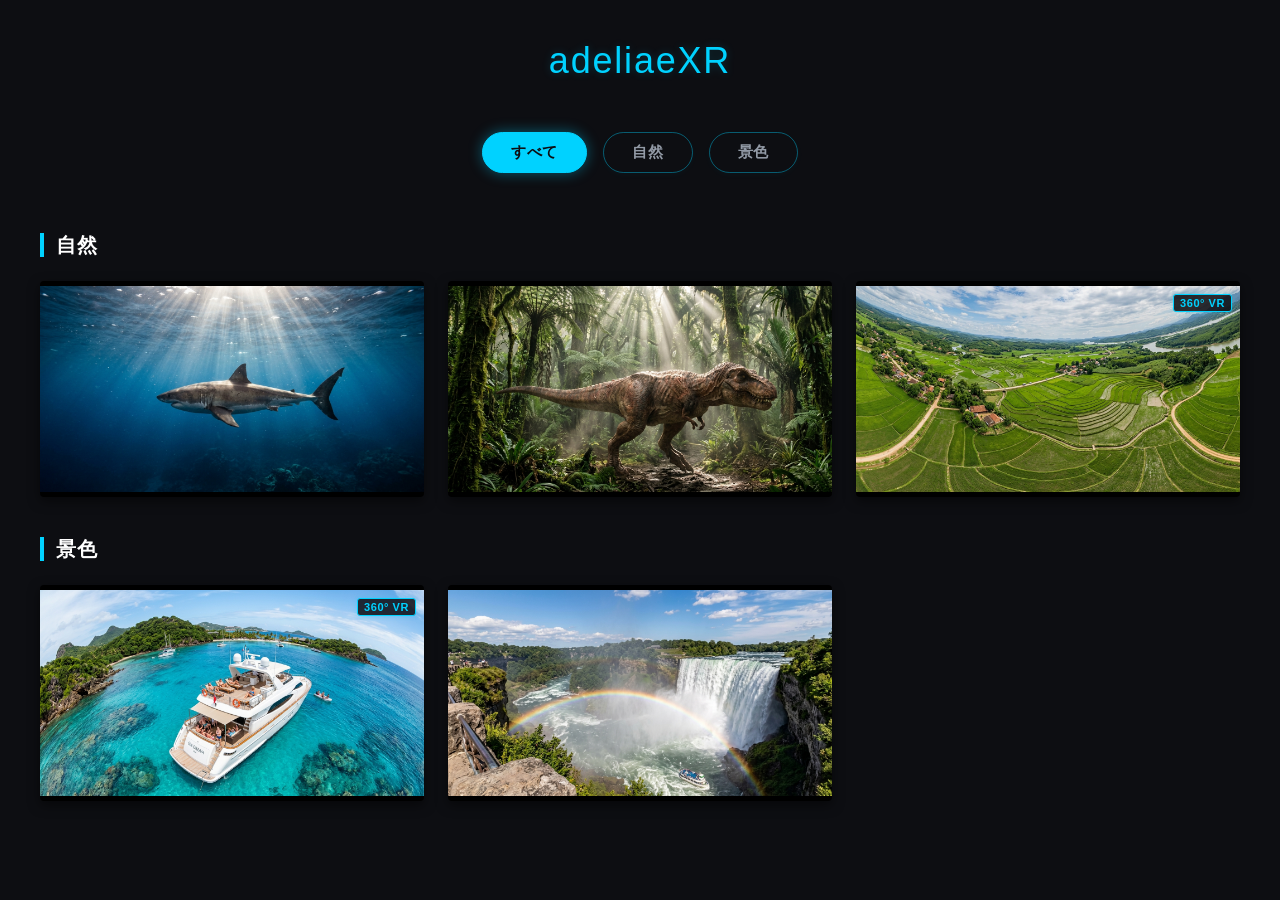
==== player/index.html @ d23d2357 "途中経過バックアップ" ====
<!DOCTYPE html>
<html lang="ja">
<head>
  <meta charset="UTF-8">
  <meta name="viewport" content="width=device-width, initial-scale=1.0">
  <meta name="description" content="adeliaeXR プレイヤー。没入感の高い360°VR映像や2D映像のコンテンツをシネマティックに再生・プレビューできます。">
  <title>コンテンツプレイヤー | adeliaeXR</title>
  
  <!-- CSS定義のインポート -->
  <link rel="stylesheet" href="css/style.css">
  
  <!-- メインアプリケーションロジック -->
  <script src="js/app.js" defer></script>
</head>
<body>
  <div class="app-container">
    <!-- ヘッダーロゴ -->
    <header class="app-header">
      <a href="#" class="logo-text">adeliaeXR</a>
    </header>
    
    <!-- カテゴリ切り替えボタン -->
    <div class="category-filter-bar">
      <button class="filter-btn active" data-category="all">すべて</button>
      <button class="filter-btn" data-category="nature">自然</button>
      <button class="filter-btn" data-category="scenery">景色</button>
    </div>

    <!-- リスト一覧ビュー (常にベースに表示) -->
    <main class="main-content" id="listView">
      
      <!-- 自然カテゴリセクション -->
      <section class="movie-category-section" id="section-nature">
        <h2 class="category-title">自然</h2>
        <div class="movies-grid">
          
          <!-- サメ映像 -->
          <div class="movie-card" 
               data-title="サメ" 
               data-full-title="海中探訪 - サメ of the deep"
               data-desc="サメが来る！"
               data-image="images/nature_shark.jpg" 
               data-type="Video"
               data-category="自然"
               id="nature-shark">
            <img src="images/nature_shark.jpg" alt="サメ">
          </div>
          
          <!-- 恐竜映像 -->
          <div class="movie-card" 
               data-title="恐竜" 
               data-full-title="古代ジャングル - T-Rexの足跡"
               data-desc="恐竜が吠える！恐ろしい古代の王者が目の前に現れます。"
               data-image="images/nature_dinosaur.jpg" 
               data-type="Video"
               data-category="自然"
               id="nature-dinosaur">
            <img src="images/nature_dinosaur.jpg" alt="恐竜">
          </div>
          
          <!-- 水田映像 (360度) -->
          <div class="movie-card" 
               data-title="棚田" 
               data-full-title="日本の棚田 - ドローン空撮 360°"
               data-desc="ドローンによる水田空撮。360度見渡す限りのどかな棚田風景が広がります。"
               data-image="images/nature_paddy.jpg" 
               data-type="360° Video"
               data-category="自然"
               id="nature-paddy">
            <img src="images/nature_paddy.jpg" alt="棚田">
            <div class="badge-360">360° VR</div>
          </div>
          
        </div>
      </section>

      <!-- 景色カテゴリセクション -->
      <section class="movie-category-section" id="section-scenery">
        <h2 class="category-title">景色</h2>
        <div class="movies-grid">
          
          <!-- ヨット映像 (360度) -->
          <div class="movie-card" 
               data-title="ヨット" 
               data-full-title="極上リゾート - ヨットクルージング 360°"
               data-desc="ヨットの上から眺める美しい海と島々。360度の開放的なパノラマです。"
               data-image="images/scenery_yacht.jpg" 
               data-type="360° Video"
               data-category="景色"
               id="scenery-yacht">
            <img src="images/scenery_yacht.jpg" alt="ヨット">
            <div class="badge-360">360° VR</div>
          </div>
          
          <!-- 滝と虹映像 -->
          <div class="movie-card" 
               data-title="滝" 
               data-full-title="大自然の驚異 - 滝と虹の絶景"
               data-desc="大迫力の滝と、水しぶきの中に架かる鮮やかな虹のコラボレーション。"
               data-image="images/scenery_waterfall.jpg" 
               data-type="Video"
               data-category="景色"
               id="scenery-waterfall">
            <img src="images/scenery_waterfall.jpg" alt="滝">
          </div>
          
        </div>
      </section>
      
    </main>

    <!-- 詳細表示モーダル (初期状態は非表示) -->
    <div class="detail-modal-overlay" id="detailModal" style="display: none;">
      <div class="detail-modal-container" id="detailModalContainer">
        <!-- 戻る（閉じる）ボタン -->
        <button class="back-btn" id="backBtn" aria-label="閉じる">←</button>
        
        <div class="detail-grid">
          <!-- 左カラム: プレビュー -->
          <div class="detail-preview-col">
            <div class="cinema-preview">
              <img src="" id="detailImage" alt="プレビュー画像">
            </div>
          </div>
          
          <!-- 右カラム: 情報 -->
          <div class="detail-info-col">
            <h1 class="detail-title" id="detailTitleText">タイトル</h1>
            
            <div class="desc-box">
              <p id="detailDescText">説明文</p>
            </div>
            
            <div class="meta-row">
              <span class="meta-item">Type: <strong id="detailTypeText">Video</strong></span>
              <span class="meta-item">Category: <strong id="detailCategoryText">自然</strong></span>
            </div>
            
            <button class="play-trigger-btn" id="playTriggerBtn">再生</button>
          </div>
        </div>
      </div>
    </div>

  </div>

  <!-- イマーシブ・シアターモーダル (全画面プレイヤー) -->
  <div class="theater-modal" id="theaterModal">
    <div class="theater-layout">
      <!-- 左カラム: プレイヤーと終了ボタン -->
      <div class="theater-left-col">
        <div class="theater-viewport">
          <div class="theater-screen-bg" id="theaterScreen"></div>
        </div>
        <button class="theater-end-btn" id="closeTheaterBtn">終了</button>
      </div>

      <!-- 右カラム: コントロールパネル -->
      <div class="theater-sidebar">
        <!-- ZOOM -->
        <div class="control-panel-box">
          <div class="panel-title">ZOOM</div>
          <div class="zoom-buttons">
            <button class="ctrl-btn-rect" id="zoomOutBtn">-</button>
            <button class="ctrl-btn-rect" id="zoomInBtn">+</button>
          </div>
        </div>

        <!-- MOVE -->
        <div class="control-panel-box">
          <div class="panel-title">MOVE</div>
          <div class="d-pad">
            <button class="dpad-btn up" id="moveUpBtn">↑</button>
            <button class="dpad-btn left" id="moveLeftBtn">←</button>
            <button class="dpad-btn right" id="moveRightBtn">→</button>
            <button class="dpad-btn down" id="moveDownBtn">↓</button>
          </div>
        </div>

        <!-- ROTATE -->
        <div class="control-panel-box">
          <div class="panel-title">ROTATE</div>
          <div class="d-pad">
            <button class="dpad-btn up" id="rotateUpBtn">↑</button>
            <button class="dpad-btn left" id="rotateLeftBtn">←</button>
            <button class="dpad-btn right" id="rotateRightBtn">→</button>
            <button class="dpad-btn down" id="rotateDownBtn">↓</button>
          </div>
        </div>

        <!-- RESET -->
        <div class="control-panel-box">
          <div class="panel-title">RESET</div>
          <button class="ctrl-btn-wide" id="resetViewBtn">視点位置リセット</button>
        </div>
      </div>
    </div>
  </div>
</body>
</html>
---- player/css/style.css ----
@import url('variables.css');

* {
  box-sizing: border-box;
  margin: 0;
  padding: 0;
}

body {
  background-color: var(--bg-color-main);
  color: var(--text-color-primary);
  font-family: var(--font-family);
  min-height: 100vh;
  padding: 40px 24px;
  overflow-x: hidden;
  display: flex;
  flex-direction: column;
  align-items: center;
}

/* アプリ全体のコンテナ */
.app-container {
  width: 100%;
  max-width: 1200px;
  margin: 0 auto;
  display: flex;
  flex-direction: column;
  gap: 40px;
}

/* ヘッダーロゴ */
.app-header {
  text-align: center;
  margin-bottom: 10px;
}

.logo-text {
  color: var(--text-color-cyan);
  font-size: 36px;
  font-weight: 500;
  letter-spacing: 0.05em;
  text-shadow: 0 0 10px rgba(0, 210, 255, 0.2);
  text-decoration: none;
  display: inline-block;
}

/* ==========================================
   【カテゴリフィルターバー】
   ========================================== */
.category-filter-bar {
  display: flex;
  justify-content: center;
  gap: 16px;
  margin-bottom: 20px;
  flex-wrap: wrap;
  width: 100%;
  animation: fadeIn 0.5s ease;
}

.filter-btn {
  background-color: transparent;
  border: 1.5px solid rgba(0, 210, 255, 0.4);
  color: var(--text-color-secondary);
  padding: 10px 28px;
  font-size: 15px;
  font-weight: bold;
  border-radius: 30px;
  cursor: pointer;
  transition: all 0.25s cubic-bezier(0.25, 0.8, 0.25, 1);
  box-shadow: 0 2px 6px rgba(0, 210, 255, 0.03);
  letter-spacing: 0.05em;
}

.filter-btn:hover {
  border-color: var(--color-cyan);
  color: #ffffff;
  box-shadow: 0 0 10px var(--color-cyan-glow);
}

.filter-btn.active {
  background-color: var(--color-cyan);
  border-color: var(--color-cyan);
  color: var(--bg-color-main);
  box-shadow: 0 0 14px var(--color-cyan-glow);
}

.filter-btn:active {
  transform: scale(0.96);
}

/* メインコンテンツエリア */
.main-content {
  display: flex;
  flex-direction: column;
  gap: 40px;
}

/* カテゴリセクション */
.movie-category-section {
  display: flex;
  flex-direction: column;
  gap: 24px;
}

/* カテゴリタイトル */
.category-title {
  color: var(--text-color-primary);
  font-size: 20px;
  letter-spacing: 0.06em;
  font-weight: bold;
  border-left: 4px solid var(--color-cyan);
  padding-left: 12px;
  line-height: 1.2;
}

/* 動画グリッド */
.movies-grid {
  display: grid;
  grid-template-columns: repeat(3, 1fr);
  gap: 24px;
  width: 100%;
}

@media (max-width: 900px) {
  .movies-grid {
    grid-template-columns: repeat(2, 1fr);
  }
}

@media (max-width: 550px) {
  .movies-grid {
    grid-template-columns: 1fr;
  }
}

/* 動画カード（サムネイル） */
.movie-card {
  position: relative;
  width: 100%;
  aspect-ratio: 16 / 9;
  background-color: var(--bg-color-card);
  border-radius: 4px;
  overflow: hidden;
  cursor: pointer;
  transition: transform 0.3s cubic-bezier(0.25, 0.8, 0.25, 1), box-shadow 0.3s ease;
  box-shadow: 0 4px 12px rgba(0, 0, 0, 0.5);
  border-top: 5px solid #000;
  border-bottom: 5px solid #000;
}

.movie-card img {
  width: 100%;
  height: 100%;
  object-fit: cover;
  display: block;
}

/* サムネイルのホバー時とアクティブ時の動き */
.movie-card:hover {
  transform: translateY(-4px) scale(1.02);
  box-shadow: 0 8px 24px rgba(0, 0, 0, 0.7), 0 0 15px var(--color-cyan-glow);
  outline: 2px solid var(--color-cyan);
}

.movie-card:active {
  transform: translateY(-2px) scale(1.01);
}

/* 360度映像バッジ */
.badge-360 {
  position: absolute;
  top: 8px;
  right: 8px;
  background-color: rgba(13, 14, 18, 0.85);
  color: var(--text-color-cyan);
  border: 1px solid var(--color-cyan);
  padding: 2px 6px;
  font-size: 11px;
  font-weight: bold;
  border-radius: 3px;
  text-transform: uppercase;
  letter-spacing: 0.05em;
  pointer-events: none;
  box-shadow: 0 0 5px rgba(0, 210, 255, 0.3);
}

/* セクション区切り線 */
.section-divider {
  border: none;
  height: 2px;
  background-color: #ffffff;
  margin: 10px 0;
  opacity: 0.95;
  box-shadow: 0 1px 3px rgba(0, 0, 0, 0.3);
  transition: opacity 0.3s ease, height 0.3s ease, margin 0.3s ease;
}

/* ==========================================
   【詳細表示モーダル（画面いっぱいに広がるサイズ）】
   ========================================== */
.detail-modal-overlay {
  position: fixed;
  top: 0;
  left: 0;
  width: 100vw;
  height: 100vh;
  background-color: rgba(13, 14, 18, 0.85);
  backdrop-filter: blur(12px);
  -webkit-backdrop-filter: blur(12px);
  z-index: 900;
  display: none;
  align-items: center;
  justify-content: center;
  opacity: 0;
  transition: opacity 0.3s ease;
}

.detail-modal-overlay.active {
  opacity: 1;
}

.detail-modal-container {
  background-color: var(--bg-color-card);
  border: 1px solid rgba(0, 210, 255, 0.25);
  box-shadow: 0 20px 60px rgba(0, 0, 0, 0.9), 0 0 40px rgba(0, 210, 255, 0.15);
  border-radius: 8px;
  width: 96vw;
  height: 92vh;
  max-width: 1440px;
  padding: 40px;
  display: flex;
  flex-direction: column;
  gap: 24px;
  position: relative;
  transform: scale(0.96);
  transition: transform 0.3s cubic-bezier(0.25, 0.8, 0.25, 1);
  overflow-y: auto;
}

.detail-modal-overlay.active .detail-modal-container {
  transform: scale(1);
}

/* 戻るボタン */
.back-btn {
  align-self: flex-start;
  background-color: rgba(255, 255, 255, 0.1);
  border: none;
  color: #ffffff;
  font-size: 24px;
  width: 48px;
  height: 48px;
  border-radius: 4px;
  cursor: pointer;
  display: flex;
  align-items: center;
  justify-content: center;
  transition: background-color 0.2s, transform 0.2s;
  margin-bottom: 5px;
  flex-shrink: 0;
}

.back-btn:hover {
  background-color: rgba(255, 255, 255, 0.2);
  transform: translateX(-4px);
}

/* グリッドレイアウト */
.detail-grid {
  display: grid;
  grid-template-columns: 1.6fr 1fr;
  gap: 40px;
  align-items: stretch;
  flex: 1;
  min-height: 0;
}

@media (max-width: 850px) {
  .detail-grid {
    grid-template-columns: 1fr;
    gap: 24px;
    overflow-y: auto;
  }
}

/* 左カラム: シネマプレビュー */
.detail-preview-col {
  height: 100%;
  display: flex;
  align-items: center;
  justify-content: center;
  min-height: 0;
}

.cinema-preview {
  position: relative;
  width: 100%;
  max-height: 100%;
  aspect-ratio: 16 / 9;
  background-color: #000000;
  border: 1px solid rgba(255, 255, 255, 0.1);
  box-shadow: 0 10px 30px rgba(0, 0, 0, 0.6);
  overflow: hidden;
  border-top: 15px solid #000;
  border-bottom: 15px solid #000;
  display: flex;
  align-items: center;
  justify-content: center;
}

.cinema-preview img {
  width: 100%;
  height: 100%;
  object-fit: cover;
  display: block;
}

/* 右カラム: 情報 */
.detail-info-col {
  display: flex;
  flex-direction: column;
  gap: 24px;
  height: 100%;
  min-height: 0;
}

.detail-title {
  font-size: 32px;
  font-weight: bold;
  color: #ffffff;
  letter-spacing: 0.05em;
  margin-bottom: 2px;
  flex-shrink: 0;
}

/* 説明文ボックス */
.desc-box {
  background-color: #929aa6;
  border-radius: 4px;
  padding: 24px;
  flex: 1;
  box-shadow: inset 0 2px 4px rgba(0, 0, 0, 0.1);
  overflow-y: auto;
  min-height: 120px;
}

.desc-box p {
  color: #ffffff;
  font-size: 15px;
  line-height: 1.6;
}

/* メタデータ行 */
.meta-row {
  display: flex;
  gap: 32px;
  font-size: 15px;
  color: #ffffff;
  flex-shrink: 0;
}

.meta-item strong {
  color: #ffffff;
  font-weight: normal;
}

.play-trigger-btn {
  background-color: #4f526b;
  color: #ffffff;
  border: none;
  border-radius: 4px;
  padding: 18px;
  font-size: 22px;
  font-weight: bold;
  cursor: pointer;
  width: 100%;
  text-align: center;
  transition: background-color 0.2s, box-shadow 0.2s, transform 0.1s;
  box-shadow: 0 4px 12px rgba(0, 0, 0, 0.3);
  flex-shrink: 0;
}

.play-trigger-btn:hover {
  background-color: #5f627d;
  box-shadow: 0 6px 16px rgba(0, 0, 0, 0.4), 0 0 15px rgba(0, 210, 255, 0.3);
}

.play-trigger-btn:active {
  transform: translateY(1px);
}

/* ==========================================
   【イマーシブ・シアターモーダル（新しいVR操作盤レイアウト）】
   ========================================== */
.theater-modal {
  position: fixed;
  top: 0;
  left: 0;
  width: 100vw;
  height: 100vh;
  background-color: #0b0c0f; /* 非常に暗い背景 */
  z-index: 1000;
  display: none;
  opacity: 0;
  justify-content: center;
  align-items: center;
  transition: opacity 0.3s ease;
  overflow: hidden;
  padding: 40px;
}

.theater-modal.active {
  display: flex;
  opacity: 1;
}

/* 2カラムレイアウト */
.theater-layout {
  display: grid;
  grid-template-columns: 1fr 340px;
  gap: 40px;
  width: 100%;
  max-width: 1400px;
  align-items: center;
}

@media (max-width: 960px) {
  .theater-layout {
    grid-template-columns: 1fr;
    max-height: 90vh;
    overflow-y: auto;
    gap: 24px;
  }
}

.theater-left-col {
  display: flex;
  flex-direction: column;
  align-items: center;
  gap: 24px;
}

/* プレビュー画面 */
.theater-viewport {
  position: relative;
  width: 100%;
  aspect-ratio: 16 / 9;
  background-color: #000;
  border-radius: 4px;
  overflow: hidden;
  box-shadow: 0 10px 40px rgba(0, 0, 0, 0.8), 0 0 30px rgba(0, 210, 255, 0.1);
  border: 1px solid rgba(255, 255, 255, 0.1);
}

/* 360度パノラマのプレビュー用背景 */
.theater-screen-bg {
  width: 100%;
  height: 100%;
  background-size: cover;
  background-position: center;
  cursor: grab;
  user-select: none;
  transition: transform 0.15s ease-out, background-position 0.15s ease-out;
}

/* ドラッグ中のカーソル */
.theater-screen-bg:active {
  cursor: grabbing;
}

/* 360度パノラマ画像の自動スクロール */
.theater-screen-bg.panorama-active {
  background-repeat: repeat-x;
  animation: panoramaScroll 60s linear infinite;
}

@keyframes panoramaScroll {
  0% {
    background-position: 0% center;
  }
  100% {
    background-position: -200% center;
  }
}

/* 終了ボタン */
.theater-end-btn {
  background-color: #3b3e53;
  color: #ffffff;
  border: none;
  border-radius: 4px;
  padding: 14px 60px;
  font-size: 18px;
  font-weight: bold;
  cursor: pointer;
  transition: background-color 0.2s, box-shadow 0.2s, transform 0.1s;
  box-shadow: 0 4px 12px rgba(0, 0, 0, 0.3);
}

.theater-end-btn:hover {
  background-color: #4b4f6a;
  box-shadow: 0 4px 16px rgba(0, 210, 255, 0.2);
}

.theater-end-btn:active {
  transform: scale(0.98);
}

/* 右カラム：操作パネル */
.theater-sidebar {
  display: flex;
  flex-direction: column;
  gap: 16px;
  width: 100%;
}

.control-panel-box {
  background-color: #131622;
  border: 1px solid rgba(255, 255, 255, 0.05);
  border-radius: 6px;
  padding: 16px;
  display: flex;
  flex-direction: column;
  align-items: center;
  gap: 12px;
}

.panel-title {
  color: var(--text-color-cyan);
  font-size: 15px;
  font-weight: bold;
  letter-spacing: 0.1em;
  text-transform: uppercase;
}

/* ZOOMボタン用スタイル */
.zoom-buttons {
  display: flex;
  gap: 12px;
  width: 100%;
}

.ctrl-btn-rect {
  flex: 1;
  background-color: #3b3e53;
  color: #fff;
  border: none;
  border-radius: 4px;
  height: 38px;
  font-size: 18px;
  font-weight: bold;
  cursor: pointer;
  transition: background-color 0.2s, transform 0.1s;
  display: flex;
  align-items: center;
  justify-content: center;
}

.ctrl-btn-rect:hover {
  background-color: #4b4f6a;
}

.ctrl-btn-rect:active {
  transform: scale(0.96);
}

/* D-PADスタイル（MOVE / ROTATE） */
.d-pad {
  display: grid;
  grid-template-areas:
    ". up ."
    "left . right"
    ". down .";
  grid-template-columns: repeat(3, 64px);
  grid-template-rows: repeat(3, 32px);
  gap: 6px;
  justify-content: center;
}

.dpad-btn {
  background-color: #3b3e53;
  color: #fff;
  border: none;
  border-radius: 4px;
  font-size: 16px;
  font-weight: bold;
  cursor: pointer;
  transition: background-color 0.2s, transform 0.1s;
  display: flex;
  align-items: center;
  justify-content: center;
}

.dpad-btn:hover {
  background-color: #4b4f6a;
}

.dpad-btn:active {
  transform: scale(0.94);
}

.dpad-btn.up {
  grid-area: up;
}

.dpad-btn.left {
  grid-area: left;
}

.dpad-btn.right {
  grid-area: right;
}

.dpad-btn.down {
  grid-area: down;
}

/* RESETボタンスタイル */
.ctrl-btn-wide {
  width: 100%;
  background-color: #3b3e53;
  color: #fff;
  border: none;
  border-radius: 4px;
  height: 38px;
  font-size: 14px;
  font-weight: bold;
  cursor: pointer;
  transition: background-color 0.2s, transform 0.1s;
}

.ctrl-btn-wide:hover {
  background-color: #4b4f6a;
}

.ctrl-btn-wide:active {
  transform: scale(0.98);
}--text-color-secondary);
  font-family: var(--font-family-monospace);
}

.right-controls {
  display: flex;
  align-items: center;
  gap: 16px;
}

.control-btn {
  background: transparent;
  border: none;
  color: #fff;
  cursor: pointer;
  opacity: 0.8;
  transition: opacity 0.2s, color 0.2s;
  display: flex;
  align-items: center;
}

.control-btn:hover {
  opacity: 1;
  color: var(--color-cyan);
}

.mode-badge {
  background-color: var(--color-cyan-bg);
  border: 1px solid var(--border-cyan-thin);
  color: var(--color-cyan);
  padding: 2px 8px;
  font-size: 11px;
  border-radius: 4px;
  font-weight: bold;
}
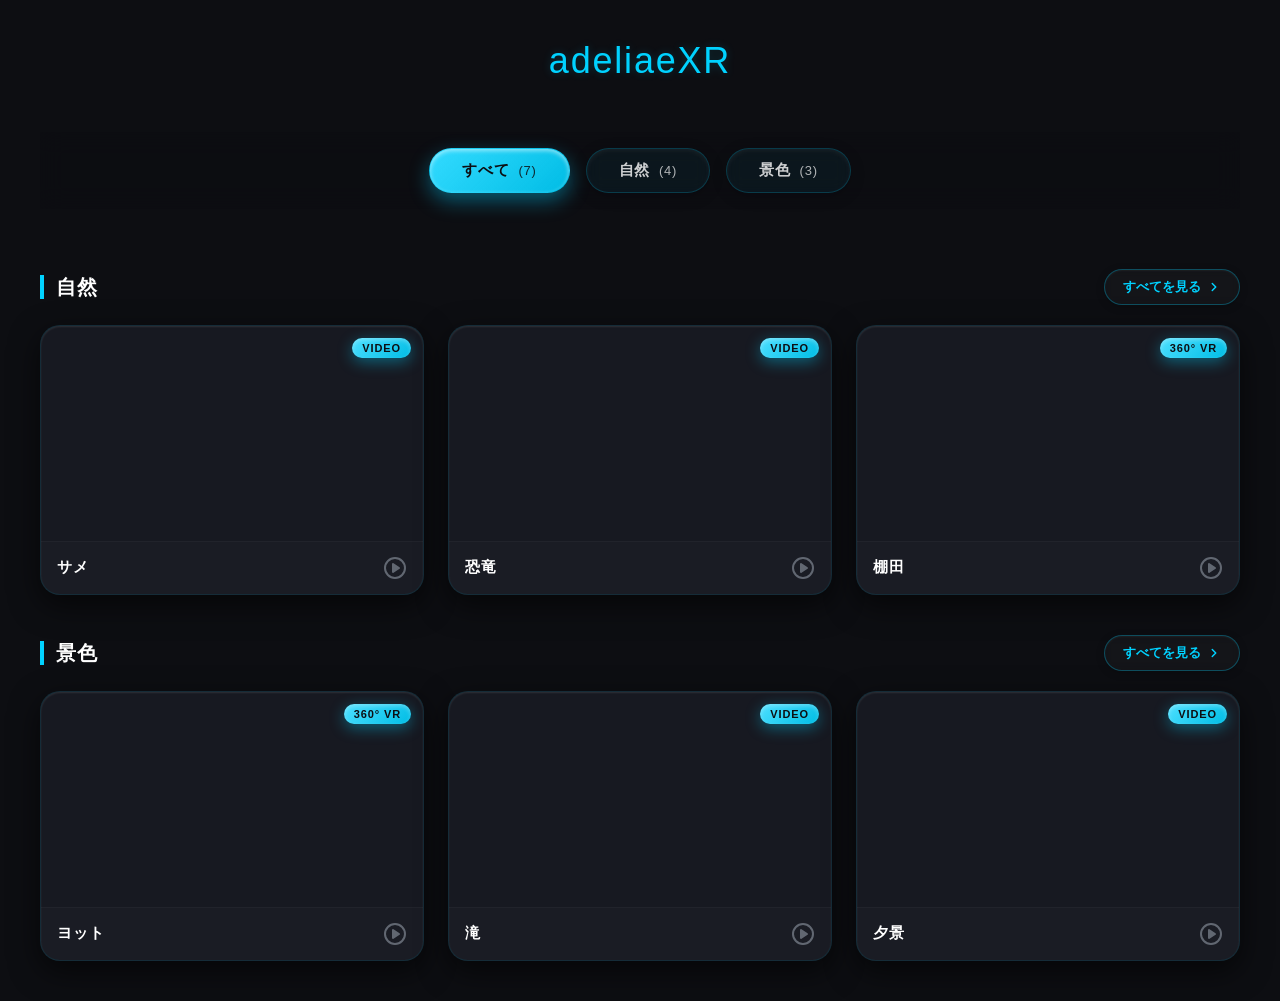
==== commit 62839594: "途中経過バックアップ" ====
--- a/player/index.html
+++ b/player/index.html
@@ -21,17 +21,23 @@
     
     <!-- カテゴリ切り替えボタン -->
     <div class="category-filter-bar">
-      <button class="filter-btn active" data-category="all">すべて</button>
-      <button class="filter-btn" data-category="nature">自然</button>
-      <button class="filter-btn" data-category="scenery">景色</button>
+      <button class="filter-btn active" data-category="all">すべて <span class="cat-count">(0)</span></button>
+      <button class="filter-btn" data-category="nature">自然 <span class="cat-count">(0)</span></button>
+      <button class="filter-btn" data-category="scenery">景色 <span class="cat-count">(0)</span></button>
     </div>
 
     <!-- リスト一覧ビュー (常にベースに表示) -->
     <main class="main-content" id="listView">
       
       <!-- 自然カテゴリセクション -->
-      <section class="movie-category-section" id="section-nature">
-        <h2 class="category-title">自然</h2>
+      <section class="movie-category-section" id="section-nature" data-category="nature">
+        <div class="category-header">
+          <h2 class="category-title">自然</h2>
+          <button class="see-all-btn" data-target-category="nature">
+            すべてを見る
+            <svg width="14" height="14" viewBox="0 0 24 24" fill="none" stroke="currentColor" stroke-width="2.5" stroke-linecap="round" stroke-linejoin="round"><polyline points="9 18 15 12 9 6"></polyline></svg>
+          </button>
+        </div>
         <div class="movies-grid">
           
           <!-- サメ映像 -->
@@ -40,22 +46,38 @@
                data-full-title="海中探訪 - サメ of the deep"
                data-desc="サメが来る！"
                data-image="images/nature_shark.jpg" 
+               data-video="images/movies/nature_shark.mp4"
                data-type="Video"
                data-category="自然"
                id="nature-shark">
-            <img src="images/nature_shark.jpg" alt="サメ">
+            <div class="movie-thumbnail-container">
+              <video src="images/movies/nature_shark.mp4" class="thumbnail-video" muted playsinline></video>
+              <div class="video-badge standard">VIDEO</div>
+            </div>
+            <div class="movie-card-title-bar">
+              <span class="movie-card-title">サメ</span>
+              <svg class="card-arrow-icon" width="20" height="20" viewBox="0 0 24 24" fill="none" stroke="currentColor" stroke-width="2" stroke-linecap="round" stroke-linejoin="round"><circle cx="12" cy="12" r="10"></circle><polygon points="10 8 16 12 10 16 10 8" fill="currentColor"></polygon></svg>
+            </div>
           </div>
           
           <!-- 恐竜映像 -->
           <div class="movie-card" 
                data-title="恐竜" 
                data-full-title="古代ジャングル - T-Rexの足跡"
-               data-desc="恐竜が吠える！恐ろしい古代の王者が目の前に現れます。"
+               data-desc="恐竜が吠える！恐ろしい古代の王者が目の前に现れます。"
                data-image="images/nature_dinosaur.jpg" 
+               data-video="images/movies/nature_dinosaur.mp4"
                data-type="Video"
                data-category="自然"
                id="nature-dinosaur">
-            <img src="images/nature_dinosaur.jpg" alt="恐竜">
+            <div class="movie-thumbnail-container">
+              <video src="images/movies/nature_dinosaur.mp4" class="thumbnail-video" muted playsinline></video>
+              <div class="video-badge standard">VIDEO</div>
+            </div>
+            <div class="movie-card-title-bar">
+              <span class="movie-card-title">恐竜</span>
+              <svg class="card-arrow-icon" width="20" height="20" viewBox="0 0 24 24" fill="none" stroke="currentColor" stroke-width="2" stroke-linecap="round" stroke-linejoin="round"><circle cx="12" cy="12" r="10"></circle><polygon points="10 8 16 12 10 16 10 8" fill="currentColor"></polygon></svg>
+            </div>
           </div>
           
           <!-- 水田映像 (360度) -->
@@ -64,19 +86,52 @@
                data-full-title="日本の棚田 - ドローン空撮 360°"
                data-desc="ドローンによる水田空撮。360度見渡す限りのどかな棚田風景が広がります。"
                data-image="images/nature_paddy.jpg" 
+               data-video="images/movies/nature_paddy.mp4"
                data-type="360° Video"
                data-category="自然"
                id="nature-paddy">
-            <img src="images/nature_paddy.jpg" alt="棚田">
-            <div class="badge-360">360° VR</div>
+            <div class="movie-thumbnail-container">
+              <video src="images/movies/nature_paddy.mp4" class="thumbnail-video" muted playsinline></video>
+              <div class="video-badge vr">360° VR</div>
+            </div>
+            <div class="movie-card-title-bar">
+              <span class="movie-card-title">棚田</span>
+              <svg class="card-arrow-icon" width="20" height="20" viewBox="0 0 24 24" fill="none" stroke="currentColor" stroke-width="2" stroke-linecap="round" stroke-linejoin="round"><circle cx="12" cy="12" r="10"></circle><polygon points="10 8 16 12 10 16 10 8" fill="currentColor"></polygon></svg>
+            </div>
+          </div>
+          
+          <!-- 深林映像 -->
+          <div class="movie-card" 
+               data-title="深林" 
+               data-full-title="神秘の原生林 - 木漏れ日の散策"
+               data-desc="太陽の光が木々をぬけて差し込む静寂で美しき神秘の森。"
+               data-image="images/nature_forest.jpg" 
+               data-video="images/movies/nature_forest.mp4"
+               data-type="Video"
+               data-category="自然"
+               id="nature-forest">
+            <div class="movie-thumbnail-container">
+              <video src="images/movies/nature_forest.mp4" class="thumbnail-video" muted playsinline></video>
+              <div class="video-badge standard">VIDEO</div>
+            </div>
+            <div class="movie-card-title-bar">
+              <span class="movie-card-title">深林</span>
+              <svg class="card-arrow-icon" width="20" height="20" viewBox="0 0 24 24" fill="none" stroke="currentColor" stroke-width="2" stroke-linecap="round" stroke-linejoin="round"><circle cx="12" cy="12" r="10"></circle><polygon points="10 8 16 12 10 16 10 8" fill="currentColor"></polygon></svg>
+            </div>
           </div>
           
         </div>
       </section>
 
       <!-- 景色カテゴリセクション -->
-      <section class="movie-category-section" id="section-scenery">
-        <h2 class="category-title">景色</h2>
+      <section class="movie-category-section" id="section-scenery" data-category="scenery">
+        <div class="category-header">
+          <h2 class="category-title">景色</h2>
+          <button class="see-all-btn" data-target-category="scenery">
+            すべてを見る
+            <svg width="14" height="14" viewBox="0 0 24 24" fill="none" stroke="currentColor" stroke-width="2.5" stroke-linecap="round" stroke-linejoin="round"><polyline points="9 18 15 12 9 6"></polyline></svg>
+          </button>
+        </div>
         <div class="movies-grid">
           
           <!-- ヨット映像 (360度) -->
@@ -85,11 +140,18 @@
                data-full-title="極上リゾート - ヨットクルージング 360°"
                data-desc="ヨットの上から眺める美しい海と島々。360度の開放的なパノラマです。"
                data-image="images/scenery_yacht.jpg" 
+               data-video="images/movies/scenery_yacht.mp4"
                data-type="360° Video"
                data-category="景色"
                id="scenery-yacht">
-            <img src="images/scenery_yacht.jpg" alt="ヨット">
-            <div class="badge-360">360° VR</div>
+            <div class="movie-thumbnail-container">
+              <video src="images/movies/scenery_yacht.mp4" class="thumbnail-video" muted playsinline></video>
+              <div class="video-badge vr">360° VR</div>
+            </div>
+            <div class="movie-card-title-bar">
+              <span class="movie-card-title">ヨット</span>
+              <svg class="card-arrow-icon" width="20" height="20" viewBox="0 0 24 24" fill="none" stroke="currentColor" stroke-width="2" stroke-linecap="round" stroke-linejoin="round"><circle cx="12" cy="12" r="10"></circle><polygon points="10 8 16 12 10 16 10 8" fill="currentColor"></polygon></svg>
+            </div>
           </div>
           
           <!-- 滝と虹映像 -->
@@ -98,10 +160,38 @@
                data-full-title="大自然の驚異 - 滝と虹の絶景"
                data-desc="大迫力の滝と、水しぶきの中に架かる鮮やかな虹のコラボレーション。"
                data-image="images/scenery_waterfall.jpg" 
+               data-video="images/movies/scenery_waterfall.mp4"
                data-type="Video"
                data-category="景色"
                id="scenery-waterfall">
-            <img src="images/scenery_waterfall.jpg" alt="滝">
+            <div class="movie-thumbnail-container">
+              <video src="images/movies/scenery_waterfall.mp4" class="thumbnail-video" muted playsinline></video>
+              <div class="video-badge standard">VIDEO</div>
+            </div>
+            <div class="movie-card-title-bar">
+              <span class="movie-card-title">滝</span>
+              <svg class="card-arrow-icon" width="20" height="20" viewBox="0 0 24 24" fill="none" stroke="currentColor" stroke-width="2" stroke-linecap="round" stroke-linejoin="round"><circle cx="12" cy="12" r="10"></circle><polygon points="10 8 16 12 10 16 10 8" fill="currentColor"></polygon></svg>
+            </div>
+          </div>
+          
+          <!-- 夕景映像 -->
+          <div class="movie-card" 
+               data-title="夕景" 
+               data-full-title="黄昏の海岸線 - 紫紺の夕焼け"
+               data-desc="海岸線を染める紫と黄金のグラデーションの夕焼け。"
+               data-image="images/scenery_sunset.jpg" 
+               data-video="images/movies/scenery_sunset.mp4"
+               data-type="Video"
+               data-category="景色"
+               id="scenery-sunset">
+            <div class="movie-thumbnail-container">
+              <video src="images/movies/scenery_sunset.mp4" class="thumbnail-video" muted playsinline></video>
+              <div class="video-badge standard">VIDEO</div>
+            </div>
+            <div class="movie-card-title-bar">
+              <span class="movie-card-title">夕景</span>
+              <svg class="card-arrow-icon" width="20" height="20" viewBox="0 0 24 24" fill="none" stroke="currentColor" stroke-width="2" stroke-linecap="round" stroke-linejoin="round"><circle cx="12" cy="12" r="10"></circle><polygon points="10 8 16 12 10 16 10 8" fill="currentColor"></polygon></svg>
+            </div>
           </div>
           
         </div>
@@ -112,31 +202,70 @@
     <!-- 詳細表示モーダル (初期状態は非表示) -->
     <div class="detail-modal-overlay" id="detailModal" style="display: none;">
       <div class="detail-modal-container" id="detailModalContainer">
-        <!-- 戻る（閉じる）ボタン -->
-        <button class="back-btn" id="backBtn" aria-label="閉じる">←</button>
+        <!-- 上部ヘッダータイトル＆閉じるボタン (distributorモーダルデザイン準拠) -->
+        <div class="popup-header">
+          <span class="popup-title">動画の詳細</span>
+          <button class="vmodal-close-btn popup-close-btn" id="headerCloseBtn" aria-label="閉じる">
+            <svg width="18" height="18" viewBox="0 0 24 24" fill="none" stroke="currentColor" stroke-width="3" stroke-linecap="round" stroke-linejoin="round"><line x1="18" y1="6" x2="6" y2="18"></line><line x1="6" y1="6" x2="18" y2="18"></line></svg>
+          </button>
+        </div>
         
-        <div class="detail-grid">
-          <!-- 左カラム: プレビュー -->
-          <div class="detail-preview-col">
-            <div class="cinema-preview">
-              <img src="" id="detailImage" alt="プレビュー画像">
-            </div>
-          </div>
-          
-          <!-- 右カラム: 情報 -->
-          <div class="detail-info-col">
-            <h1 class="detail-title" id="detailTitleText">タイトル</h1>
+        <div class="popup-content">
+          <div class="detail-grid">
+            <!-- 左カラム: プレビュー -->
+            <div class="detail-preview-col">
+              <div class="cinema-preview">
+                <video src="" id="detailVideo" class="thumbnail-video" muted playsinline></video>
+              </div>
+              
+              <!-- 前/次への動画ナビゲーション -->
+              <div class="modal-nav-container">
+                <button class="modal-nav-btn prev-nav-btn" id="prevMovieBtn">
+                  <svg class="nav-arrow-icon" width="20" height="20" viewBox="0 0 24 24" fill="none" stroke="currentColor" stroke-width="2" stroke-linecap="round" stroke-linejoin="round"><circle cx="12" cy="12" r="10"></circle><polygon points="14 8 8 12 14 16 14 8" fill="currentColor"></polygon></svg>
+                  <div class="nav-thumbnail">
+                    <img src="" id="prevMovieThumb" alt="前">
+                  </div>
+                  <div class="nav-info">
+                    <span class="nav-label">前へ</span>
+                    <span class="nav-title" id="prevMovieTitle">タイトル</span>
+                  </div>
+                </button>
+                <button class="modal-nav-btn next-nav-btn" id="nextMovieBtn">
+                  <div class="nav-info">
+                    <span class="nav-label">次へ</span>
+                    <span class="nav-title" id="nextMovieTitle">タイトル</span>
+                  </div>
+                  <div class="nav-thumbnail">
+                    <img src="" id="nextMovieThumb" alt="次">
+                  </div>
+                  <svg class="nav-arrow-icon" width="20" height="20" viewBox="0 0 24 24" fill="none" stroke="currentColor" stroke-width="2" stroke-linecap="round" stroke-linejoin="round"><circle cx="12" cy="12" r="10"></circle><polygon points="10 8 16 12 10 16 10 8" fill="currentColor"></polygon></svg>
+                </button>
+              </div>
+            </div>
             
-            <div class="desc-box">
-              <p id="detailDescText">説明文</p>
-            </div>
-            
-            <div class="meta-row">
-              <span class="meta-item">Type: <strong id="detailTypeText">Video</strong></span>
-              <span class="meta-item">Category: <strong id="detailCategoryText">自然</strong></span>
-            </div>
-            
-            <button class="play-trigger-btn" id="playTriggerBtn">再生</button>
+            <!-- 右カラム: 情報 -->
+            <div class="detail-info-col">
+              <h1 class="detail-title" id="detailTitleText">タイトル</h1>
+              
+              <div class="desc-box">
+                <p id="detailDescText">説明文</p>
+              </div>
+              
+              <div class="meta-row">
+                <span class="meta-item">タイプ：<strong id="detailTypeText">Video</strong></span>
+                <span class="meta-item">カテゴリー：<strong id="detailCategoryText">自然</strong></span>
+              </div>
+              
+              <div class="modal-actions-row">
+                <button class="modal-close-action-btn" id="backBtn">閉じる</button>
+                <button class="play-trigger-btn" id="playTriggerBtn">
+                  <svg width="20" height="20" viewBox="0 0 24 24" fill="currentColor" stroke="none">
+                    <polygon points="5 3 19 12 5 21 5 3"></polygon>
+                  </svg>
+                  再生
+                </button>
+              </div>
+            </div>
           </div>
         </div>
       </div>
--- a/player/css/style.css
+++ b/player/css/style.css
@@ -48,44 +48,63 @@
    【カテゴリフィルターバー】
    ========================================== */
 .category-filter-bar {
+  position: sticky;
+  top: 0;
+  z-index: 100;
   display: flex;
   justify-content: center;
   gap: 16px;
+  padding: 16px 0;
   margin-bottom: 20px;
   flex-wrap: wrap;
   width: 100%;
+  background-color: rgba(13, 14, 18, 0.85);
+  backdrop-filter: blur(12px);
+  -webkit-backdrop-filter: blur(12px);
   animation: fadeIn 0.5s ease;
 }
 
 .filter-btn {
-  background-color: transparent;
-  border: 1.5px solid rgba(0, 210, 255, 0.4);
-  color: var(--text-color-secondary);
-  padding: 10px 28px;
+  background-color: rgba(0, 210, 255, 0.05);
+  border: 1.5px solid rgba(0, 210, 255, 0.2);
+  color: rgba(255, 255, 255, 0.8);
+  padding: 12px 32px;
   font-size: 15px;
   font-weight: bold;
-  border-radius: 30px;
-  cursor: pointer;
-  transition: all 0.25s cubic-bezier(0.25, 0.8, 0.25, 1);
-  box-shadow: 0 2px 6px rgba(0, 210, 255, 0.03);
+  border-radius: 50px;
+  cursor: pointer;
+  transition: all 0.3s cubic-bezier(0.25, 0.8, 0.25, 1);
+  box-shadow: 0 4px 15px rgba(0, 0, 0, 0.2), inset 0 2px 4px rgba(255, 255, 255, 0.05);
   letter-spacing: 0.05em;
+  backdrop-filter: blur(8px);
+  -webkit-backdrop-filter: blur(8px);
 }
 
 .filter-btn:hover {
+  background-color: var(--color-cyan-bg);
   border-color: var(--color-cyan);
   color: #ffffff;
-  box-shadow: 0 0 10px var(--color-cyan-glow);
 }
 
 .filter-btn.active {
   background-color: var(--color-cyan);
-  border-color: var(--color-cyan);
+  background-image: linear-gradient(135deg, rgba(255, 255, 255, 0.2) 0%, rgba(0, 0, 0, 0.1) 100%);
+  border-color: transparent;
   color: var(--bg-color-main);
-  box-shadow: 0 0 14px var(--color-cyan-glow);
+  box-shadow: 0 8px 20px var(--color-cyan-glow), inset 0 2px 4px rgba(255, 255, 255, 0.5);
 }
 
 .filter-btn:active {
-  transform: scale(0.96);
+  transform: scale(0.92);
+  box-shadow: inset 0 4px 10px rgba(0, 0, 0, 0.3);
+  opacity: 0.9;
+}
+
+.cat-count {
+  font-size: 13px;
+  font-weight: normal;
+  margin-left: 4px;
+  opacity: 0.85;
 }
 
 /* メインコンテンツエリア */
@@ -99,7 +118,15 @@
 .movie-category-section {
   display: flex;
   flex-direction: column;
-  gap: 24px;
+  gap: 20px;
+}
+
+/* カテゴリヘッダー（タイトル ＋ すべてを見るボタン） */
+.category-header {
+  display: flex;
+  justify-content: space-between;
+  align-items: center;
+  width: 100%;
 }
 
 /* カテゴリタイトル */
@@ -113,6 +140,44 @@
   line-height: 1.2;
 }
 
+/* すべてを見るボタン */
+.see-all-btn {
+  background: rgba(255, 255, 255, 0.03);
+  border: 1px solid rgba(0, 210, 255, 0.3);
+  color: var(--text-color-cyan);
+  padding: 8px 18px;
+  font-size: 13px;
+  font-weight: bold;
+  border-radius: 30px;
+  cursor: pointer;
+  display: inline-flex;
+  align-items: center;
+  gap: 6px;
+  transition: all 0.2s cubic-bezier(0.25, 0.8, 0.25, 1);
+  box-shadow: 0 2px 8px rgba(0, 0, 0, 0.2), inset 0 1px 2px rgba(255, 255, 255, 0.05);
+  backdrop-filter: blur(4px);
+}
+
+.see-all-btn svg {
+  transition: transform 0.2s ease;
+}
+
+.see-all-btn.hidden {
+  visibility: hidden;
+  pointer-events: none;
+}
+
+.see-all-btn:hover {
+  background-color: var(--color-cyan-bg);
+  border-color: var(--color-cyan);
+  color: #ffffff;
+}
+
+.see-all-btn:active {
+  transform: scale(0.93);
+  box-shadow: inset 0 3px 6px rgba(0, 0, 0, 0.4);
+}
+
 /* 動画グリッド */
 .movies-grid {
   display: grid;
@@ -134,54 +199,107 @@
 }
 
 /* 動画カード（サムネイル） */
+/* 動画カード */
 .movie-card {
+  display: flex;
+  flex-direction: column;
+  cursor: pointer;
+  width: 100%;
+  background-color: var(--bg-color-card);
+  border-radius: 20px;
+  overflow: hidden;
+  transition: transform 0.2s cubic-bezier(0.25, 0.8, 0.25, 1), box-shadow 0.2s ease, border-color 0.2s ease;
+  box-shadow: 0 10px 30px rgba(0, 0, 0, 0.6), inset 0 1px 2px rgba(255, 255, 255, 0.1);
+  border: 1px solid rgba(0, 210, 255, 0.1);
+}
+
+/* 動画サムネイルコンテナ */
+.movie-thumbnail-container {
   position: relative;
   width: 100%;
   aspect-ratio: 16 / 9;
-  background-color: var(--bg-color-card);
-  border-radius: 4px;
   overflow: hidden;
-  cursor: pointer;
-  transition: transform 0.3s cubic-bezier(0.25, 0.8, 0.25, 1), box-shadow 0.3s ease;
-  box-shadow: 0 4px 12px rgba(0, 0, 0, 0.5);
-  border-top: 5px solid #000;
-  border-bottom: 5px solid #000;
-}
-
-.movie-card img {
+}
+
+.movie-thumbnail-container video {
   width: 100%;
   height: 100%;
   object-fit: cover;
   display: block;
 }
 
-/* サムネイルのホバー時とアクティブ時の動き */
-.movie-card:hover {
-  transform: translateY(-4px) scale(1.02);
-  box-shadow: 0 8px 24px rgba(0, 0, 0, 0.7), 0 0 15px var(--color-cyan-glow);
-  outline: 2px solid var(--color-cyan);
-}
-
+/* タップ（アクティブ）時の縮小フィードバック */
 .movie-card:active {
-  transform: translateY(-2px) scale(1.01);
-}
-
-/* 360度映像バッジ */
-.badge-360 {
+  transform: scale(0.96);
+  box-shadow: 0 4px 15px rgba(0, 0, 0, 0.5), inset 0 8px 20px rgba(0, 0, 0, 0.4);
+  border-color: var(--color-cyan);
+}
+
+/* 動画タイトル表示バー (コンテナ) */
+.movie-card-title-bar {
+  display: flex;
+  justify-content: space-between;
+  align-items: center;
+  padding: 14px 16px;
+  background-color: rgba(255, 255, 255, 0.01);
+  border-top: 1px solid rgba(255, 255, 255, 0.03);
+  width: 100%;
+}
+
+/* 動画タイトル表示 */
+.movie-card-title {
+  color: var(--text-color-primary);
+  font-size: 15px;
+  font-weight: bold;
+  letter-spacing: 0.05em;
+  white-space: nowrap;
+  overflow: hidden;
+  text-overflow: ellipsis;
+  flex: 1;
+  transition: color 0.2s ease;
+}
+
+/* 矢印アイコン */
+.card-arrow-icon {
+  color: var(--text-color-secondary);
+  opacity: 0.6;
+  transition: all 0.2s ease;
+  flex-shrink: 0;
+  margin-left: 8px;
+  width: 24px;
+  height: 24px;
+}
+
+.movie-card:active .movie-card-title {
+  color: var(--text-color-cyan);
+}
+
+.movie-card:active .card-arrow-icon {
+  color: var(--color-cyan);
+  opacity: 1;
+  transform: translateX(2px);
+}
+
+/* 映像種別バッジ */
+.video-badge {
   position: absolute;
-  top: 8px;
-  right: 8px;
-  background-color: rgba(13, 14, 18, 0.85);
-  color: var(--text-color-cyan);
-  border: 1px solid var(--color-cyan);
-  padding: 2px 6px;
+  top: 12px;
+  right: 12px;
+  background-color: var(--color-cyan);
+  background-image: linear-gradient(135deg, rgba(255, 255, 255, 0.3) 0%, rgba(0, 0, 0, 0.1) 100%);
+  color: var(--bg-color-main);
+  border: none;
+  padding: 4px 10px;
   font-size: 11px;
-  font-weight: bold;
-  border-radius: 3px;
+  font-weight: 800;
+  border-radius: 20px;
   text-transform: uppercase;
-  letter-spacing: 0.05em;
+  letter-spacing: 0.08em;
   pointer-events: none;
-  box-shadow: 0 0 5px rgba(0, 210, 255, 0.3);
+  box-shadow: 0 4px 15px var(--color-cyan-glow), inset 0 2px 4px rgba(255, 255, 255, 0.3);
+  backdrop-filter: blur(4px);
+  -webkit-backdrop-filter: blur(4px);
+  z-index: 2;
 }
 
 /* セクション区切り線 */
@@ -196,7 +314,7 @@
 }
 
 /* ==========================================
-   【詳細表示モーダル（画面いっぱいに広がるサイズ）】
+   【詳細表示モーダル（distributorデザイン準拠）】
    ========================================== */
 .detail-modal-overlay {
   position: fixed;
@@ -204,15 +322,15 @@
   left: 0;
   width: 100vw;
   height: 100vh;
-  background-color: rgba(13, 14, 18, 0.85);
-  backdrop-filter: blur(12px);
-  -webkit-backdrop-filter: blur(12px);
+  background-color: rgba(0, 0, 0, 0.7);
+  backdrop-filter: blur(4px);
+  -webkit-backdrop-filter: blur(4px);
   z-index: 900;
   display: none;
   align-items: center;
   justify-content: center;
   opacity: 0;
-  transition: opacity 0.3s ease;
+  transition: opacity 0.25s ease;
 }
 
 .detail-modal-overlay.active {
@@ -220,49 +338,109 @@
 }
 
 .detail-modal-container {
-  background-color: var(--bg-color-card);
-  border: 1px solid rgba(0, 210, 255, 0.25);
-  box-shadow: 0 20px 60px rgba(0, 0, 0, 0.9), 0 0 40px rgba(0, 210, 255, 0.15);
-  border-radius: 8px;
-  width: 96vw;
-  height: 92vh;
-  max-width: 1440px;
+  background: rgba(20, 23, 33, 0.85);
+  backdrop-filter: blur(24px);
+  -webkit-backdrop-filter: blur(24px);
+  border: 1px solid rgba(0, 210, 255, 0.3);
+  box-shadow: 0 30px 80px rgba(0, 0, 0, 0.9), 0 0 40px rgba(0, 210, 255, 0.15), inset 0 1px 2px rgba(255, 255, 255, 0.1);
+  border-radius: 32px;
+  width: 94vw;
+  height: 90vh;
+  max-width: 1400px;
+  padding: 0;
+  display: flex;
+  flex-direction: column;
+  position: relative;
+  transform: scale(0.92) translateY(20px);
+  transition: transform 0.4s cubic-bezier(0.175, 0.885, 0.32, 1.275);
+  overflow: hidden;
+}
+
+.detail-modal-overlay.active .detail-modal-container {
+  transform: scale(1) translateY(0);
+}
+
+/* ヘッダーエリア */
+.popup-header {
+  padding: 24px 40px;
+  background: linear-gradient(to bottom, rgba(0, 0, 0, 0.4), transparent);
+  border-bottom: 1px solid rgba(0, 210, 255, 0.1);
+  display: flex;
+  justify-content: space-between;
+  align-items: center;
+  flex-shrink: 0;
+}
+
+.popup-title {
+  font-size: 22px;
+  font-weight: 800;
+  color: var(--text-color-cyan);
+  letter-spacing: 0.05em;
+  text-shadow: 0 2px 10px var(--color-cyan-glow);
+}
+
+/* 赤い丸の閉じるボタン（先進的で丸い3Dデザイン） */
+.popup-close-btn {
+  background-color: var(--color-status-red);
+  background-image: linear-gradient(135deg, rgba(255, 255, 255, 0.2) 0%, rgba(0, 0, 0, 0.2) 100%);
+  border: none;
+  width: 36px;
+  height: 36px;
+  border-radius: 50%;
+  cursor: pointer;
+  display: flex;
+  align-items: center;
+  justify-content: center;
+  padding: 0;
+  color: #ffffff;
+  transition: all 0.2s cubic-bezier(0.25, 0.8, 0.25, 1);
+  flex-shrink: 0;
+  box-shadow: 0 4px 12px var(--color-status-red-bg), inset 0 2px 4px rgba(255, 255, 255, 0.3);
+}
+
+.popup-close-btn:hover {
+  background-color: var(--color-status-red);
+  background-image: linear-gradient(135deg, rgba(255, 255, 255, 0.3) 0%, rgba(0, 0, 0, 0.1) 100%);
+  box-shadow: 0 6px 16px var(--color-status-red-bg), inset 0 2px 4px rgba(255, 255, 255, 0.4);
+}
+
+.popup-close-btn:active {
+  transform: scale(0.85);
+  box-shadow: 0 2px 8px rgba(0, 0, 0, 0.3), inset 0 4px 10px rgba(0, 0, 0, 0.3);
+}
+
+.popup-close-btn svg {
+  display: block;
+}
+
+/* コンテンツエリア */
+.popup-content {
   padding: 40px;
   display: flex;
   flex-direction: column;
   gap: 24px;
-  position: relative;
-  transform: scale(0.96);
-  transition: transform 0.3s cubic-bezier(0.25, 0.8, 0.25, 1);
+  flex: 1;
   overflow-y: auto;
 }
 
-.detail-modal-overlay.active .detail-modal-container {
-  transform: scale(1);
-}
-
-/* 戻るボタン */
-.back-btn {
-  align-self: flex-start;
-  background-color: rgba(255, 255, 255, 0.1);
-  border: none;
-  color: #ffffff;
-  font-size: 24px;
-  width: 48px;
-  height: 48px;
-  border-radius: 4px;
-  cursor: pointer;
-  display: flex;
-  align-items: center;
-  justify-content: center;
-  transition: background-color 0.2s, transform 0.2s;
-  margin-bottom: 5px;
-  flex-shrink: 0;
-}
-
-.back-btn:hover {
-  background-color: rgba(255, 255, 255, 0.2);
-  transform: translateX(-4px);
+.popup-content::-webkit-scrollbar {
+  width: 8px;
+}
+
+.popup-content::-webkit-scrollbar-track {
+  background: rgba(0, 210, 255, 0.02);
+  border-radius: var(--border-radius-small);
+}
+
+.popup-content::-webkit-scrollbar-thumb {
+  background: rgba(0, 210, 255, 0.2);
+  border-radius: var(--border-radius-small);
+  border: 2px solid transparent;
+  background-clip: padding-box;
+}
+
+.popup-content::-webkit-scrollbar-thumb:hover {
+  background: rgba(0, 210, 255, 0.4);
 }
 
 /* グリッドレイアウト */
@@ -279,7 +457,9 @@
   .detail-grid {
     grid-template-columns: 1fr;
     gap: 24px;
-    overflow-y: auto;
+  }
+  .popup-content {
+    padding: 20px;
   }
 }
 
@@ -287,34 +467,146 @@
 .detail-preview-col {
   height: 100%;
   display: flex;
-  align-items: center;
+  flex-direction: column;
   justify-content: center;
   min-height: 0;
+  gap: 36px;
 }
 
 .cinema-preview {
   position: relative;
   width: 100%;
-  max-height: 100%;
+  max-height: calc(100% - 116px);
   aspect-ratio: 16 / 9;
-  background-color: #000000;
+  background-color: #000;
+  border: 1px solid rgba(0, 210, 255, 0.2);
+  border-radius: 20px;
+  box-shadow: 0 20px 50px rgba(0, 0, 0, 0.8), inset 0 0 20px rgba(0, 210, 255, 0.05);
+  overflow: hidden;
+  display: flex;
+  align-items: center;
+  justify-content: center;
+}
+
+/* 詳細モーダル内ナビゲーション */
+.modal-nav-container {
+  display: flex;
+  justify-content: space-between;
+  gap: 16px;
+  width: 100%;
+  margin-top: 8px;
+}
+
+.modal-nav-btn {
+  background: rgba(255, 255, 255, 0.02);
+  border: 1.5px solid rgba(0, 210, 255, 0.15);
+  border-radius: 16px;
+  display: flex;
+  align-items: center;
+  gap: 12px;
+  padding: 10px 14px;
+  flex: 1;
+  cursor: pointer;
+  transition: all 0.2s cubic-bezier(0.25, 0.8, 0.25, 1);
+  color: var(--text-color-primary);
+  text-align: left;
+  min-width: 0;
+  backdrop-filter: blur(8px);
+  -webkit-backdrop-filter: blur(8px);
+  box-shadow: 0 4px 15px rgba(0, 0, 0, 0.2);
+}
+
+.modal-nav-btn:hover {
+  background: rgba(0, 210, 255, 0.05);
+  border-color: rgba(0, 210, 255, 0.4);
+}
+
+.modal-nav-btn:active {
+  transform: scale(0.97);
+  border-color: var(--color-cyan);
+  background: rgba(0, 210, 255, 0.15);
+  box-shadow: 0 2px 8px rgba(0, 210, 255, 0.2);
+}
+
+.nav-arrow-icon {
+  color: var(--text-color-cyan);
+  opacity: 0.8;
+  transition: transform 0.2s ease, opacity 0.2s ease;
+  flex-shrink: 0;
+  width: 24px;
+  height: 24px;
+}
+
+.modal-nav-btn:hover .nav-arrow-icon {
+  opacity: 1;
+}
+
+.prev-nav-btn:hover .nav-arrow-icon {
+  transform: translateX(-3px);
+}
+
+.next-nav-btn:hover .nav-arrow-icon {
+  transform: translateX(3px);
+}
+
+.nav-thumbnail {
+  width: 80px;
+  height: 45px;
+  border-radius: 8px;
+  overflow: hidden;
+  flex-shrink: 0;
+  background-color: #000;
   border: 1px solid rgba(255, 255, 255, 0.1);
-  box-shadow: 0 10px 30px rgba(0, 0, 0, 0.6);
-  overflow: hidden;
-  border-top: 15px solid #000;
-  border-bottom: 15px solid #000;
-  display: flex;
-  align-items: center;
-  justify-content: center;
-}
-
-.cinema-preview img {
+  box-shadow: 0 2px 6px rgba(0, 0, 0, 0.3);
+}
+
+.nav-thumbnail img {
   width: 100%;
   height: 100%;
   object-fit: cover;
   display: block;
 }
 
+.nav-info {
+  display: flex;
+  flex-direction: column;
+  gap: 2px;
+  overflow: hidden;
+  flex: 1;
+}
+
+.next-nav-btn .nav-info {
+  text-align: right;
+  align-items: flex-end;
+}
+
+.nav-label {
+  font-size: 11px;
+  font-weight: 800;
+  color: var(--text-color-cyan);
+  text-transform: uppercase;
+  letter-spacing: 0.05em;
+  opacity: 0.9;
+}
+
+.nav-title {
+  font-size: 13px;
+  font-weight: bold;
+  white-space: nowrap;
+  overflow: hidden;
+  text-overflow: ellipsis;
+  width: 100%;
+  color: rgba(255, 255, 255, 0.9);
+}
+
+.cinema-preview img,
+.cinema-preview video {
+  width: 100%;
+  height: 100%;
+  object-fit: cover;
+  display: block;
+}
+
 /* 右カラム: 情報 */
 .detail-info-col {
   display: flex;
@@ -326,26 +618,29 @@
 
 .detail-title {
   font-size: 32px;
-  font-weight: bold;
-  color: #ffffff;
+  font-weight: 800;
+  color: var(--text-color-primary);
   letter-spacing: 0.05em;
   margin-bottom: 2px;
   flex-shrink: 0;
+  text-shadow: 0 4px 10px rgba(0, 0, 0, 0.5);
 }
 
 /* 説明文ボックス */
 .desc-box {
-  background-color: #929aa6;
-  border-radius: 4px;
+  background: rgba(0, 0, 0, 0.2);
+  border: 1px solid rgba(255, 255, 255, 0.05);
+  border-radius: 20px;
   padding: 24px;
   flex: 1;
-  box-shadow: inset 0 2px 4px rgba(0, 0, 0, 0.1);
+  box-shadow: inset 0 4px 15px rgba(0, 0, 0, 0.6), 0 2px 4px rgba(255, 255, 255, 0.02);
   overflow-y: auto;
   min-height: 120px;
+  backdrop-filter: blur(8px);
 }
 
 .desc-box p {
-  color: #ffffff;
+  color: var(--text-color-primary);
   font-size: 15px;
   line-height: 1.6;
 }
@@ -354,39 +649,107 @@
 .meta-row {
   display: flex;
   gap: 32px;
-  font-size: 15px;
-  color: #ffffff;
+  font-size: 14px;
+  color: var(--text-color-secondary);
   flex-shrink: 0;
 }
 
 .meta-item strong {
-  color: #ffffff;
-  font-weight: normal;
-}
-
+  color: var(--color-cyan);
+  font-weight: bold;
+}
+
+/* アクションボタン行（閉じる ＆ 再生） */
+.modal-actions-row {
+  display: flex;
+  gap: 16px;
+  width: 100%;
+  margin-top: auto;
+  flex-shrink: 0;
+}
+
+/* 閉じるボタン */
+.modal-close-action-btn {
+  background: rgba(255, 255, 255, 0.03);
+  border: 1.5px solid rgba(0, 210, 255, 0.4);
+  color: var(--color-cyan);
+  border-radius: 50px;
+  padding: 16px 24px;
+  font-size: 16px;
+  font-weight: 800;
+  cursor: pointer;
+  transition: all 0.3s cubic-bezier(0.25, 0.8, 0.25, 1);
+  display: inline-flex;
+  align-items: center;
+  justify-content: center;
+  gap: 8px;
+  flex: 1;
+  text-align: center;
+  box-shadow: 0 4px 12px rgba(0, 0, 0, 0.2), inset 0 2px 4px rgba(255, 255, 255, 0.05);
+  backdrop-filter: blur(8px);
+}
+
+.modal-close-action-btn:hover {
+  background-color: var(--color-cyan-bg);
+  border-color: var(--color-cyan);
+  color: var(--color-cyan);
+}
+
+.modal-close-action-btn:active {
+  transform: scale(0.92);
+  background-color: rgba(0, 0, 0, 0.2);
+  box-shadow: inset 0 4px 12px rgba(0, 0, 0, 0.4);
+}
+
+/* 再生ボタン */
 .play-trigger-btn {
-  background-color: #4f526b;
-  color: #ffffff;
+  background-color: var(--color-cyan);
+  background-image: linear-gradient(135deg, rgba(255, 255, 255, 0.2) 0%, rgba(0, 0, 0, 0.1) 100%);
   border: none;
-  border-radius: 4px;
-  padding: 18px;
-  font-size: 22px;
-  font-weight: bold;
-  cursor: pointer;
-  width: 100%;
+  color: var(--bg-color-main);
+  border-radius: 50px;
+  padding: 16px 24px;
+  font-size: 18px;
+  font-weight: 800;
+  cursor: pointer;
+  transition: all 0.2s cubic-bezier(0.25, 0.8, 0.25, 1);
+  box-shadow: 0 8px 25px var(--color-cyan-glow), inset 0 2px 4px rgba(255, 255, 255, 0.4);
+  display: inline-flex;
+  align-items: center;
+  justify-content: center;
+  gap: 12px;
+  flex: 1.5;
   text-align: center;
-  transition: background-color 0.2s, box-shadow 0.2s, transform 0.1s;
-  box-shadow: 0 4px 12px rgba(0, 0, 0, 0.3);
+  animation: playButtonRipple 2s infinite;
+}
+
+@keyframes playButtonRipple {
+  0% {
+    box-shadow: 0 0 0 0 rgba(0, 210, 255, 0.85), 0 8px 25px var(--color-cyan-glow), inset 0 2px 4px rgba(255, 255, 255, 0.4);
+  }
+  80% {
+    box-shadow: 0 0 0 18px rgba(0, 210, 255, 0), 0 8px 25px var(--color-cyan-glow), inset 0 2px 4px rgba(255, 255, 255, 0.4);
+  }
+  100% {
+    box-shadow: 0 0 0 0 rgba(0, 210, 255, 0), 0 8px 25px var(--color-cyan-glow), inset 0 2px 4px rgba(255, 255, 255, 0.4);
+  }
+}
+
+.play-trigger-btn svg {
+  fill: currentColor;
   flex-shrink: 0;
+  filter: drop-shadow(0 2px 4px rgba(0, 0, 0, 0.2));
 }
 
 .play-trigger-btn:hover {
-  background-color: #5f627d;
-  box-shadow: 0 6px 16px rgba(0, 0, 0, 0.4), 0 0 15px rgba(0, 210, 255, 0.3);
+  background-color: var(--color-cyan-hover);
+  box-shadow: 0 10px 25px var(--color-cyan-glow), inset 0 2px 4px rgba(255, 255, 255, 0.5);
 }
 
 .play-trigger-btn:active {
-  transform: translateY(1px);
+  transform: scale(0.92);
+  background-color: var(--color-cyan-active);
+  box-shadow: 0 2px 10px rgba(0, 0, 0, 0.3), inset 0 6px 15px rgba(0, 0, 0, 0.3);
 }
 
 /* ==========================================
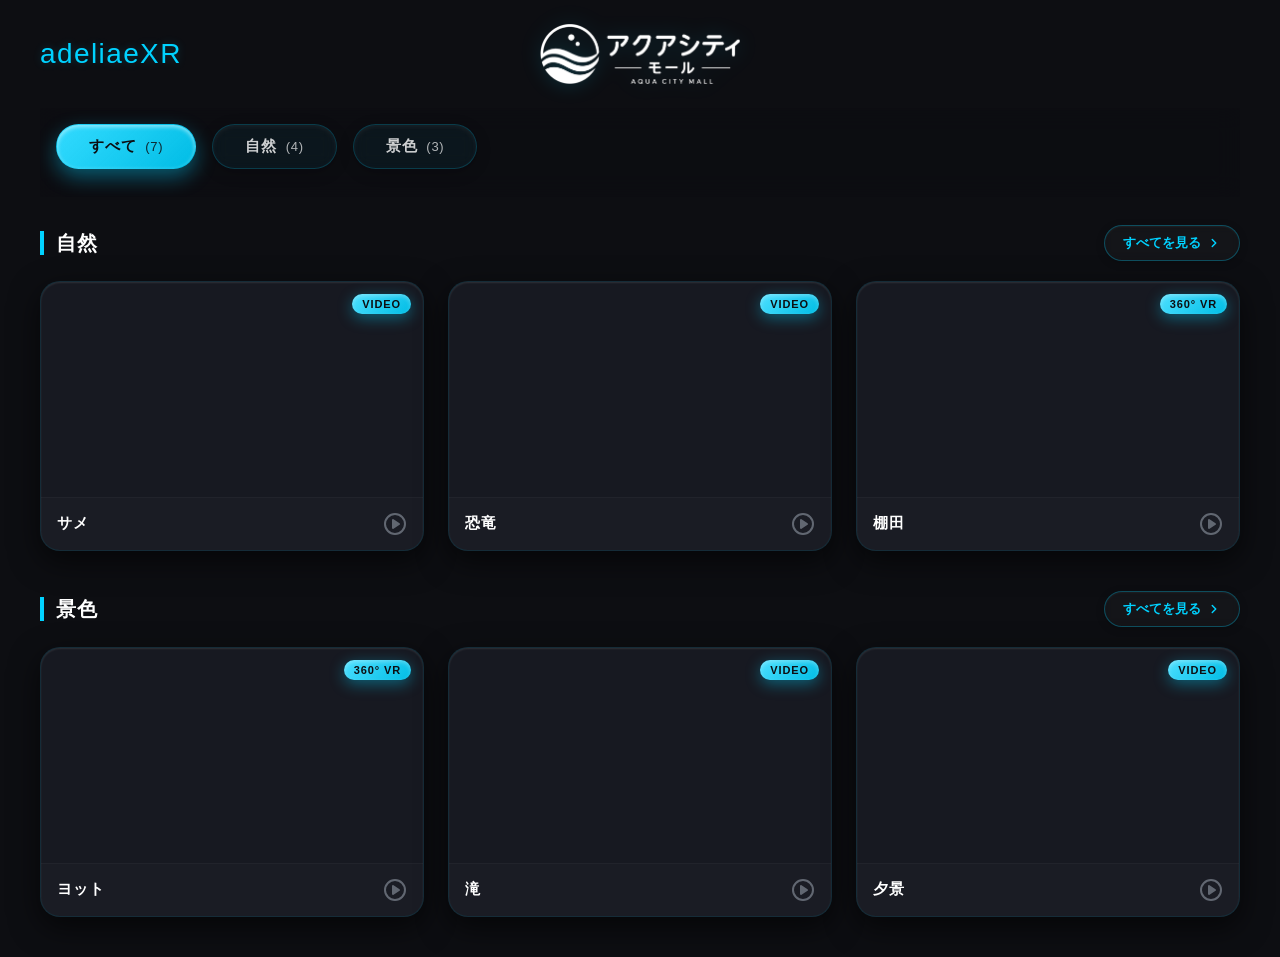
==== commit d1bb98a8: "途中経過バックアップ" ====
--- a/player/index.html
+++ b/player/index.html
@@ -16,7 +16,13 @@
   <div class="app-container">
     <!-- ヘッダーロゴ -->
     <header class="app-header">
-      <a href="#" class="logo-text">adeliaeXR</a>
+      <div class="header-left">
+        <a href="#" class="logo-text">adeliaeXR</a>
+      </div>
+      <div class="header-center">
+        <img src="images/logo.png" alt="adeliaeXR Logo" class="header-logo-img">
+      </div>
+      <div class="header-right"></div>
     </header>
     
     <!-- カテゴリ切り替えボタン -->
@@ -275,52 +281,81 @@
 
   <!-- イマーシブ・シアターモーダル (全画面プレイヤー) -->
   <div class="theater-modal" id="theaterModal">
+    <!-- 右上閉じるボタン（詳細モーダルと同デザイン） -->
+    <button class="vmodal-close-btn popup-close-btn theater-close-top-btn" id="theaterHeaderCloseBtn" aria-label="閉じる">
+      <svg width="18" height="18" viewBox="0 0 24 24" fill="none" stroke="currentColor" stroke-width="3" stroke-linecap="round" stroke-linejoin="round"><line x1="18" y1="6" x2="6" y2="18"></line><line x1="6" y1="6" x2="18" y2="18"></line></svg>
+    </button>
     <div class="theater-layout">
       <!-- 左カラム: プレイヤーと終了ボタン -->
       <div class="theater-left-col">
+        <!-- 動画タイトル表示（動画エリア上部） -->
+        <div class="theater-video-header">
+          <h2 class="theater-video-title" id="theaterVideoTitle">タイトル</h2>
+        </div>
         <div class="theater-viewport">
-          <div class="theater-screen-bg" id="theaterScreen"></div>
-        </div>
-        <button class="theater-end-btn" id="closeTheaterBtn">終了</button>
+          <div class="theater-screen-bg" id="theaterScreen">
+            <video id="theaterVideo" class="theater-video" src="" playsinline></video>
+          </div>
+          <!-- カスタムビデオコントロール -->
+          <div class="theater-video-controls">
+            <button class="video-ctrl-btn play-pause-btn" id="theaterPlayPauseBtn">
+              <svg class="play-icon" width="24" height="24" viewBox="0 0 24 24" fill="currentColor" stroke="none"><polygon points="5 3 19 12 5 21 5 3"></polygon></svg>
+              <svg class="pause-icon" width="24" height="24" viewBox="0 0 24 24" fill="currentColor" stroke="none" style="display:none;"><rect x="6" y="4" width="4" height="16"></rect><rect x="14" y="4" width="4" height="16"></rect></svg>
+            </button>
+            <div class="time-display" id="theaterTimeDisplay">0:00 / 0:00</div>
+            <input type="range" class="theater-seek-bar" id="theaterSeekBar" value="0" min="0" max="100" step="0.1">
+          </div>
+        </div>
+        <button class="theater-end-btn" id="closeTheaterBtn">再生を終了</button>
       </div>
 
       <!-- 右カラム: コントロールパネル -->
       <div class="theater-sidebar">
-        <!-- ZOOM -->
+        <!-- ズーム -->
         <div class="control-panel-box">
-          <div class="panel-title">ZOOM</div>
+          <div class="panel-title">ズーム</div>
           <div class="zoom-buttons">
-            <button class="ctrl-btn-rect" id="zoomOutBtn">-</button>
-            <button class="ctrl-btn-rect" id="zoomInBtn">+</button>
-          </div>
-        </div>
-
-        <!-- MOVE -->
+            <button class="ctrl-btn-rect" id="zoomOutBtn">ー</button>
+            <button class="ctrl-btn-rect" id="zoomInBtn">＋</button>
+          </div>
+        </div>
+
+        <!-- 画面移動 -->
         <div class="control-panel-box">
-          <div class="panel-title">MOVE</div>
+          <div class="panel-title">画面移動</div>
           <div class="d-pad">
-            <button class="dpad-btn up" id="moveUpBtn">↑</button>
-            <button class="dpad-btn left" id="moveLeftBtn">←</button>
-            <button class="dpad-btn right" id="moveRightBtn">→</button>
-            <button class="dpad-btn down" id="moveDownBtn">↓</button>
-          </div>
-        </div>
-
-        <!-- ROTATE -->
+            <button class="dpad-btn up" id="moveUpBtn" aria-label="上移動">
+              <svg width="22" height="22" viewBox="0 0 24 24" fill="none" stroke="currentColor" stroke-width="3" stroke-linecap="round" stroke-linejoin="round"><line x1="12" y1="19" x2="12" y2="5"></line><polyline points="5 12 12 5 19 12"></polyline></svg>
+            </button>
+            <button class="dpad-btn left" id="moveLeftBtn" aria-label="左移動">
+              <svg width="22" height="22" viewBox="0 0 24 24" fill="none" stroke="currentColor" stroke-width="3" stroke-linecap="round" stroke-linejoin="round"><line x1="19" y1="12" x2="5" y2="12"></line><polyline points="12 19 5 12 12 5"></polyline></svg>
+            </button>
+            <button class="dpad-btn right" id="moveRightBtn" aria-label="右移動">
+              <svg width="22" height="22" viewBox="0 0 24 24" fill="none" stroke="currentColor" stroke-width="3" stroke-linecap="round" stroke-linejoin="round"><line x1="5" y1="12" x2="19" y2="12"></line><polyline points="12 5 19 12 12 19"></polyline></svg>
+            </button>
+            <button class="dpad-btn down" id="moveDownBtn" aria-label="下移動">
+              <svg width="22" height="22" viewBox="0 0 24 24" fill="none" stroke="currentColor" stroke-width="3" stroke-linecap="round" stroke-linejoin="round"><line x1="12" y1="5" x2="12" y2="19"></line><polyline points="19 12 12 19 5 12"></polyline></svg>
+            </button>
+          </div>
+        </div>
+
+        <!-- 視点回転 -->
         <div class="control-panel-box">
-          <div class="panel-title">ROTATE</div>
-          <div class="d-pad">
-            <button class="dpad-btn up" id="rotateUpBtn">↑</button>
-            <button class="dpad-btn left" id="rotateLeftBtn">←</button>
-            <button class="dpad-btn right" id="rotateRightBtn">→</button>
-            <button class="dpad-btn down" id="rotateDownBtn">↓</button>
-          </div>
-        </div>
-
-        <!-- RESET -->
+          <div class="panel-title">視点回転</div>
+          <div class="zoom-buttons">
+            <button class="ctrl-btn-rect" id="rotateLeftBtn" aria-label="左回転">
+              <svg width="22" height="22" viewBox="0 0 24 24" fill="none" stroke="currentColor" stroke-width="3" stroke-linecap="round" stroke-linejoin="round"><path d="M3 12a9 9 0 1 0 9-9 9.75 9.75 0 0 0-6.74 2.74L3 8"></path><path d="M3 3v5h5"></path></svg>
+            </button>
+            <button class="ctrl-btn-rect" id="rotateRightBtn" aria-label="右回転">
+              <svg width="22" height="22" viewBox="0 0 24 24" fill="none" stroke="currentColor" stroke-width="3" stroke-linecap="round" stroke-linejoin="round"><path d="M21 12a9 9 0 1 1-9-9 9.75 9.75 0 0 1 6.74 2.74L21 8"></path><path d="M21 3v5h-5"></path></svg>
+            </button>
+          </div>
+        </div>
+
+        <!-- リセット -->
         <div class="control-panel-box">
-          <div class="panel-title">RESET</div>
-          <button class="ctrl-btn-wide" id="resetViewBtn">視点位置リセット</button>
+          <div class="panel-title">リセット</div>
+          <button class="ctrl-btn-wide" id="resetViewBtn">初期位置に戻す</button>
         </div>
       </div>
     </div>
--- a/player/css/style.css
+++ b/player/css/style.css
@@ -4,6 +4,7 @@
   box-sizing: border-box;
   margin: 0;
   padding: 0;
+  -webkit-tap-highlight-color: transparent;
 }
 
 body {
@@ -11,7 +12,7 @@
   color: var(--text-color-primary);
   font-family: var(--font-family);
   min-height: 100vh;
-  padding: 40px 24px;
+  padding: 20px 24px 40px;
   overflow-x: hidden;
   display: flex;
   flex-direction: column;
@@ -25,18 +26,47 @@
   margin: 0 auto;
   display: flex;
   flex-direction: column;
-  gap: 40px;
+  gap: 20px;
 }
 
 /* ヘッダーロゴ */
 .app-header {
-  text-align: center;
-  margin-bottom: 10px;
+  display: grid;
+  grid-template-columns: 1fr auto 1fr;
+  align-items: center;
+  width: 100%;
+  margin-bottom: 0;
+  padding: 4px 0;
+}
+
+.header-left {
+  display: flex;
+  align-items: center;
+  justify-content: flex-start;
+}
+
+.header-center {
+  display: flex;
+  align-items: center;
+  justify-content: center;
+}
+
+.header-right {
+  display: flex;
+  align-items: center;
+  justify-content: flex-end;
+}
+
+.header-logo-img {
+  height: 60px;
+  width: auto;
+  object-fit: contain;
+  filter: drop-shadow(0 0 10px rgba(0, 210, 255, 0.2));
 }
 
 .logo-text {
   color: var(--text-color-cyan);
-  font-size: 36px;
+  font-size: 28px;
   font-weight: 500;
   letter-spacing: 0.05em;
   text-shadow: 0 0 10px rgba(0, 210, 255, 0.2);
@@ -52,19 +82,28 @@
   top: 0;
   z-index: 100;
   display: flex;
-  justify-content: center;
+  justify-content: flex-start;
+  align-items: center;
   gap: 16px;
-  padding: 16px 0;
-  margin-bottom: 20px;
-  flex-wrap: wrap;
-  width: 100%;
+  padding: 16px 16px 28px 16px;
+  margin-bottom: 8px;
+  width: 100%;
+  overflow-x: auto;
+  white-space: nowrap;
+  scrollbar-width: none;
+  -ms-overflow-style: none;
   background-color: rgba(13, 14, 18, 0.85);
   backdrop-filter: blur(12px);
   -webkit-backdrop-filter: blur(12px);
   animation: fadeIn 0.5s ease;
 }
 
+.category-filter-bar::-webkit-scrollbar {
+  display: none;
+}
+
 .filter-btn {
+  flex-shrink: 0;
   background-color: rgba(0, 210, 255, 0.05);
   border: 1.5px solid rgba(0, 210, 255, 0.2);
   color: rgba(255, 255, 255, 0.8);
@@ -73,11 +112,20 @@
   font-weight: bold;
   border-radius: 50px;
   cursor: pointer;
+  outline: none;
+  -webkit-tap-highlight-color: transparent;
+  user-select: none;
+  -webkit-user-select: none;
   transition: all 0.3s cubic-bezier(0.25, 0.8, 0.25, 1);
   box-shadow: 0 4px 15px rgba(0, 0, 0, 0.2), inset 0 2px 4px rgba(255, 255, 255, 0.05);
   letter-spacing: 0.05em;
   backdrop-filter: blur(8px);
   -webkit-backdrop-filter: blur(8px);
+}
+
+.filter-btn:focus,
+.filter-btn:focus-visible {
+  outline: none;
 }
 
 .filter-btn:hover {
@@ -507,6 +555,10 @@
   padding: 10px 14px;
   flex: 1;
   cursor: pointer;
+  outline: none;
+  -webkit-tap-highlight-color: transparent;
+  user-select: none;
+  -webkit-user-select: none;
   transition: all 0.2s cubic-bezier(0.25, 0.8, 0.25, 1);
   color: var(--text-color-primary);
   text-align: left;
@@ -514,6 +566,13 @@
   backdrop-filter: blur(8px);
   -webkit-backdrop-filter: blur(8px);
   box-shadow: 0 4px 15px rgba(0, 0, 0, 0.2);
+}
+
+.modal-nav-btn:focus,
+.modal-nav-btn:focus-visible {
+  outline: none;
+  background: rgba(255, 255, 255, 0.02);
+  border-color: rgba(0, 210, 255, 0.15);
 }
 
 .modal-nav-btn:hover {
@@ -761,7 +820,9 @@
   left: 0;
   width: 100vw;
   height: 100vh;
-  background-color: #0b0c0f; /* 非常に暗い背景 */
+  background-color: rgba(10, 12, 18, 0.92);
+  backdrop-filter: blur(20px);
+  -webkit-backdrop-filter: blur(20px);
   z-index: 1000;
   display: none;
   opacity: 0;
@@ -775,6 +836,14 @@
 .theater-modal.active {
   display: flex;
   opacity: 1;
+}
+
+/* シアターモード右上閉じるボタン */
+.theater-close-top-btn {
+  position: absolute;
+  top: 24px;
+  right: 24px;
+  z-index: 1010;
 }
 
 /* 2カラムレイアウト */
@@ -809,10 +878,33 @@
   width: 100%;
   aspect-ratio: 16 / 9;
   background-color: #000;
-  border-radius: 4px;
+  border-radius: 24px;
   overflow: hidden;
-  box-shadow: 0 10px 40px rgba(0, 0, 0, 0.8), 0 0 30px rgba(0, 210, 255, 0.1);
-  border: 1px solid rgba(255, 255, 255, 0.1);
+  box-shadow: 0 20px 60px rgba(0, 0, 0, 0.9), 0 0 35px rgba(0, 210, 255, 0.15);
+  border: 1px solid rgba(0, 210, 255, 0.3);
+}
+
+/* 動画タイトルヘッダー（プレイヤー上部外枠） */
+.theater-video-header {
+  width: 100%;
+  padding: 0 0 12px 4px;
+  display: flex;
+  align-items: center;
+  justify-content: flex-start;
+}
+
+.theater-video-title {
+  color: #ffffff;
+  font-size: 20px;
+  font-weight: 800;
+  letter-spacing: 0.05em;
+  text-shadow: 0 2px 10px rgba(0, 0, 0, 0.5);
+  white-space: nowrap;
+  overflow: hidden;
+  text-overflow: ellipsis;
+  border-left: 4px solid var(--color-cyan);
+  padding-left: 12px;
+  line-height: 1.2;
 }
 
 /* 360度パノラマのプレビュー用背景 */
@@ -824,6 +916,102 @@
   cursor: grab;
   user-select: none;
   transition: transform 0.15s ease-out, background-position 0.15s ease-out;
+  display: flex;
+  align-items: center;
+  justify-content: center;
+}
+
+/* 動画要素 */
+.theater-video {
+  width: 100%;
+  height: 100%;
+  object-fit: contain;
+  pointer-events: none; /* ドラッグ操作を妨げないように */
+}
+
+/* ビデオコントロール */
+.theater-video-controls {
+  position: absolute;
+  bottom: 24px;
+  left: 50%;
+  transform: translateX(-50%);
+  width: 92%;
+  max-width: 700px;
+  background: rgba(10, 12, 18, 0.7);
+  backdrop-filter: blur(16px);
+  -webkit-backdrop-filter: blur(16px);
+  border: 1px solid rgba(0, 210, 255, 0.2);
+  border-radius: 100px;
+  padding: 10px 24px;
+  display: flex;
+  align-items: center;
+  gap: 16px;
+  box-shadow: 0 10px 30px rgba(0, 0, 0, 0.6), inset 0 1px 2px rgba(255, 255, 255, 0.1);
+  z-index: 10;
+  transition: opacity 0.3s ease, transform 0.3s ease;
+}
+
+.video-ctrl-btn {
+  background: transparent;
+  border: none;
+  color: var(--color-cyan);
+  cursor: pointer;
+  display: flex;
+  align-items: center;
+  justify-content: center;
+  transition: all 0.2s cubic-bezier(0.25, 0.8, 0.25, 1);
+  padding: 8px;
+  border-radius: 50%;
+  outline: none;
+  -webkit-tap-highlight-color: transparent;
+}
+
+.video-ctrl-btn:hover {
+  background: rgba(0, 210, 255, 0.15);
+  transform: scale(1.1);
+  box-shadow: 0 0 15px rgba(0, 210, 255, 0.3);
+}
+
+.video-ctrl-btn:active {
+  transform: scale(0.95);
+}
+
+.time-display {
+  color: rgba(255, 255, 255, 0.9);
+  font-size: 13px;
+  font-weight: 500;
+  letter-spacing: 0.05em;
+  min-width: 85px;
+  text-align: center;
+}
+
+/* シークバー */
+.theater-seek-bar {
+  flex: 1;
+  -webkit-appearance: none;
+  appearance: none;
+  height: 6px;
+  background: rgba(255, 255, 255, 0.15);
+  border-radius: 3px;
+  outline: none;
+  cursor: pointer;
+}
+
+.theater-seek-bar::-webkit-slider-thumb {
+  -webkit-appearance: none;
+  appearance: none;
+  width: 16px;
+  height: 16px;
+  border-radius: 50%;
+  background: var(--color-cyan);
+  cursor: pointer;
+  box-shadow: 0 0 12px var(--color-cyan-glow);
+  transition: transform 0.2s cubic-bezier(0.25, 0.8, 0.25, 1), box-shadow 0.2s ease;
+}
+
+.theater-seek-bar::-webkit-slider-thumb:hover {
+  transform: scale(1.25);
+  box-shadow: 0 0 15px var(--color-cyan);
 }
 
 /* ドラッグ中のカーソル */
@@ -846,158 +1034,173 @@
   }
 }
 
-/* 終了ボタン */
+/* 閉じるボタン */
 .theater-end-btn {
-  background-color: #3b3e53;
+  background: rgba(255, 255, 255, 0.03);
+  border: 1.5px solid rgba(0, 210, 255, 0.4);
+  color: var(--color-cyan);
+  border-radius: 50px;
+  padding: 14px 60px;
+  font-size: 16px;
+  font-weight: 800;
+  cursor: pointer;
+  transition: all 0.3s cubic-bezier(0.25, 0.8, 0.25, 1);
+  box-shadow: 0 4px 12px rgba(0, 0, 0, 0.2), inset 0 2px 4px rgba(255, 255, 255, 0.05);
+  backdrop-filter: blur(8px);
+  outline: none;
+  -webkit-tap-highlight-color: transparent;
+}
+
+.theater-end-btn:hover {
+  background-color: var(--color-cyan-bg);
+  border-color: var(--color-cyan);
   color: #ffffff;
+  box-shadow: 0 6px 20px var(--color-cyan-glow);
+}
+
+.theater-end-btn:active {
+  transform: scale(0.95);
+  box-shadow: inset 0 4px 12px rgba(0, 0, 0, 0.4);
+}
+
+/* 右カラム：操作パネル */
+.theater-sidebar {
+  display: flex;
+  flex-direction: column;
+  gap: 16px;
+  width: 100%;
+}
+
+.control-panel-box {
+  background: rgba(20, 23, 33, 0.85);
+  backdrop-filter: blur(20px);
+  -webkit-backdrop-filter: blur(20px);
+  border: 1px solid rgba(0, 210, 255, 0.2);
+  box-shadow: 0 10px 30px rgba(0, 0, 0, 0.6), inset 0 1px 2px rgba(255, 255, 255, 0.08);
+  border-radius: 20px;
+  padding: 20px;
+  display: flex;
+  flex-direction: column;
+  align-items: center;
+  gap: 14px;
+}
+
+.panel-title {
+  color: #ffffff;
+  font-size: 14px;
+  font-weight: 800;
+  letter-spacing: 0.08em;
+  text-shadow: 0 0 10px rgba(255, 255, 255, 0.2);
+}
+
+/* ZOOMボタン用スタイル */
+.zoom-buttons {
+  display: flex;
+  gap: 12px;
+  width: 100%;
+}
+
+.ctrl-btn-rect {
+  flex: 1;
+  background-color: var(--color-cyan);
+  background-image: linear-gradient(135deg, rgba(255, 255, 255, 0.2) 0%, rgba(0, 0, 0, 0.1) 100%);
   border: none;
-  border-radius: 4px;
-  padding: 14px 60px;
+  color: var(--bg-color-main);
+  border-radius: 12px;
+  height: 42px;
   font-size: 18px;
   font-weight: bold;
   cursor: pointer;
-  transition: background-color 0.2s, box-shadow 0.2s, transform 0.1s;
-  box-shadow: 0 4px 12px rgba(0, 0, 0, 0.3);
-}
-
-.theater-end-btn:hover {
-  background-color: #4b4f6a;
-  box-shadow: 0 4px 16px rgba(0, 210, 255, 0.2);
-}
-
-.theater-end-btn:active {
-  transform: scale(0.98);
-}
-
-/* 右カラム：操作パネル */
-.theater-sidebar {
-  display: flex;
-  flex-direction: column;
-  gap: 16px;
-  width: 100%;
-}
-
-.control-panel-box {
-  background-color: #131622;
-  border: 1px solid rgba(255, 255, 255, 0.05);
-  border-radius: 6px;
-  padding: 16px;
-  display: flex;
-  flex-direction: column;
-  align-items: center;
-  gap: 12px;
-}
-
-.panel-title {
-  color: var(--text-color-cyan);
-  font-size: 15px;
-  font-weight: bold;
-  letter-spacing: 0.1em;
-  text-transform: uppercase;
-}
-
-/* ZOOMボタン用スタイル */
-.zoom-buttons {
-  display: flex;
-  gap: 12px;
-  width: 100%;
-}
-
-.ctrl-btn-rect {
-  flex: 1;
-  background-color: #3b3e53;
-  color: #fff;
-  border: none;
-  border-radius: 4px;
-  height: 38px;
-  font-size: 18px;
-  font-weight: bold;
-  cursor: pointer;
-  transition: background-color 0.2s, transform 0.1s;
+  outline: none;
+  -webkit-tap-highlight-color: transparent;
+  transition: all 0.2s cubic-bezier(0.25, 0.8, 0.25, 1);
   display: flex;
   align-items: center;
   justify-content: center;
+  box-shadow: 0 4px 15px var(--color-cyan-glow), inset 0 2px 4px rgba(255, 255, 255, 0.3);
 }
 
 .ctrl-btn-rect:hover {
-  background-color: #4b4f6a;
+  box-shadow: 0 8px 25px var(--color-cyan-glow), inset 0 2px 4px rgba(255, 255, 255, 0.5);
+  transform: translateY(-1px);
 }
 
 .ctrl-btn-rect:active {
-  transform: scale(0.96);
-}
-
-/* D-PADスタイル（MOVE / ROTATE） */
+  transform: scale(0.94);
+  box-shadow: 0 2px 8px rgba(0, 0, 0, 0.4), inset 0 4px 10px rgba(0, 0, 0, 0.3);
+}
+
+/* D-PADスタイル（MOVE） */
 .d-pad {
   display: grid;
   grid-template-areas:
     ". up ."
     "left . right"
     ". down .";
-  grid-template-columns: repeat(3, 64px);
-  grid-template-rows: repeat(3, 32px);
-  gap: 6px;
+  grid-template-columns: repeat(3, 68px);
+  grid-template-rows: repeat(3, 36px);
+  gap: 8px;
   justify-content: center;
 }
 
 .dpad-btn {
-  background-color: #3b3e53;
-  color: #fff;
+  background-color: var(--color-cyan);
+  background-image: linear-gradient(135deg, rgba(255, 255, 255, 0.2) 0%, rgba(0, 0, 0, 0.1) 100%);
   border: none;
-  border-radius: 4px;
+  color: var(--bg-color-main);
+  border-radius: 10px;
   font-size: 16px;
   font-weight: bold;
   cursor: pointer;
-  transition: background-color 0.2s, transform 0.1s;
+  outline: none;
+  -webkit-tap-highlight-color: transparent;
+  transition: all 0.2s cubic-bezier(0.25, 0.8, 0.25, 1);
   display: flex;
   align-items: center;
   justify-content: center;
+  box-shadow: 0 4px 15px var(--color-cyan-glow), inset 0 2px 4px rgba(255, 255, 255, 0.3);
 }
 
 .dpad-btn:hover {
-  background-color: #4b4f6a;
+  box-shadow: 0 8px 25px var(--color-cyan-glow), inset 0 2px 4px rgba(255, 255, 255, 0.5);
+  transform: translateY(-1px);
 }
 
 .dpad-btn:active {
-  transform: scale(0.94);
-}
-
-.dpad-btn.up {
-  grid-area: up;
-}
-
-.dpad-btn.left {
-  grid-area: left;
-}
-
-.dpad-btn.right {
-  grid-area: right;
-}
-
-.dpad-btn.down {
-  grid-area: down;
-}
-
+  transform: scale(0.92);
+  box-shadow: 0 2px 8px rgba(0, 0, 0, 0.4), inset 0 4px 10px rgba(0, 0, 0, 0.3);
+}
+
+.dpad-btn.up { grid-area: up; }
+.dpad-btn.left { grid-area: left; }
+.dpad-btn.right { grid-area: right; }
+.dpad-btn.down { grid-area: down; }
 /* RESETボタンスタイル */
 .ctrl-btn-wide {
   width: 100%;
-  background-color: #3b3e53;
-  color: #fff;
+  background-color: var(--color-cyan);
+  background-image: linear-gradient(135deg, rgba(255, 255, 255, 0.2) 0%, rgba(0, 0, 0, 0.1) 100%);
   border: none;
-  border-radius: 4px;
-  height: 38px;
+  color: var(--bg-color-main);
+  border-radius: 12px;
+  height: 42px;
   font-size: 14px;
   font-weight: bold;
   cursor: pointer;
-  transition: background-color 0.2s, transform 0.1s;
+  outline: none;
+  -webkit-tap-highlight-color: transparent;
+  transition: all 0.2s cubic-bezier(0.25, 0.8, 0.25, 1);
+  box-shadow: 0 4px 15px var(--color-cyan-glow), inset 0 2px 4px rgba(255, 255, 255, 0.3);
 }
 
 .ctrl-btn-wide:hover {
-  background-color: #4b4f6a;
+  box-shadow: 0 8px 25px var(--color-cyan-glow), inset 0 2px 4px rgba(255, 255, 255, 0.5);
+  transform: translateY(-1px);
 }
 
 .ctrl-btn-wide:active {
-  transform: scale(0.98);
+  transform: scale(0.96);
+  box-shadow: 0 2px 8px rgba(0, 0, 0, 0.4), inset 0 4px 10px rgba(0, 0, 0, 0.3);
 }--text-color-secondary);
   font-family: var(--font-family-monospace);
 }
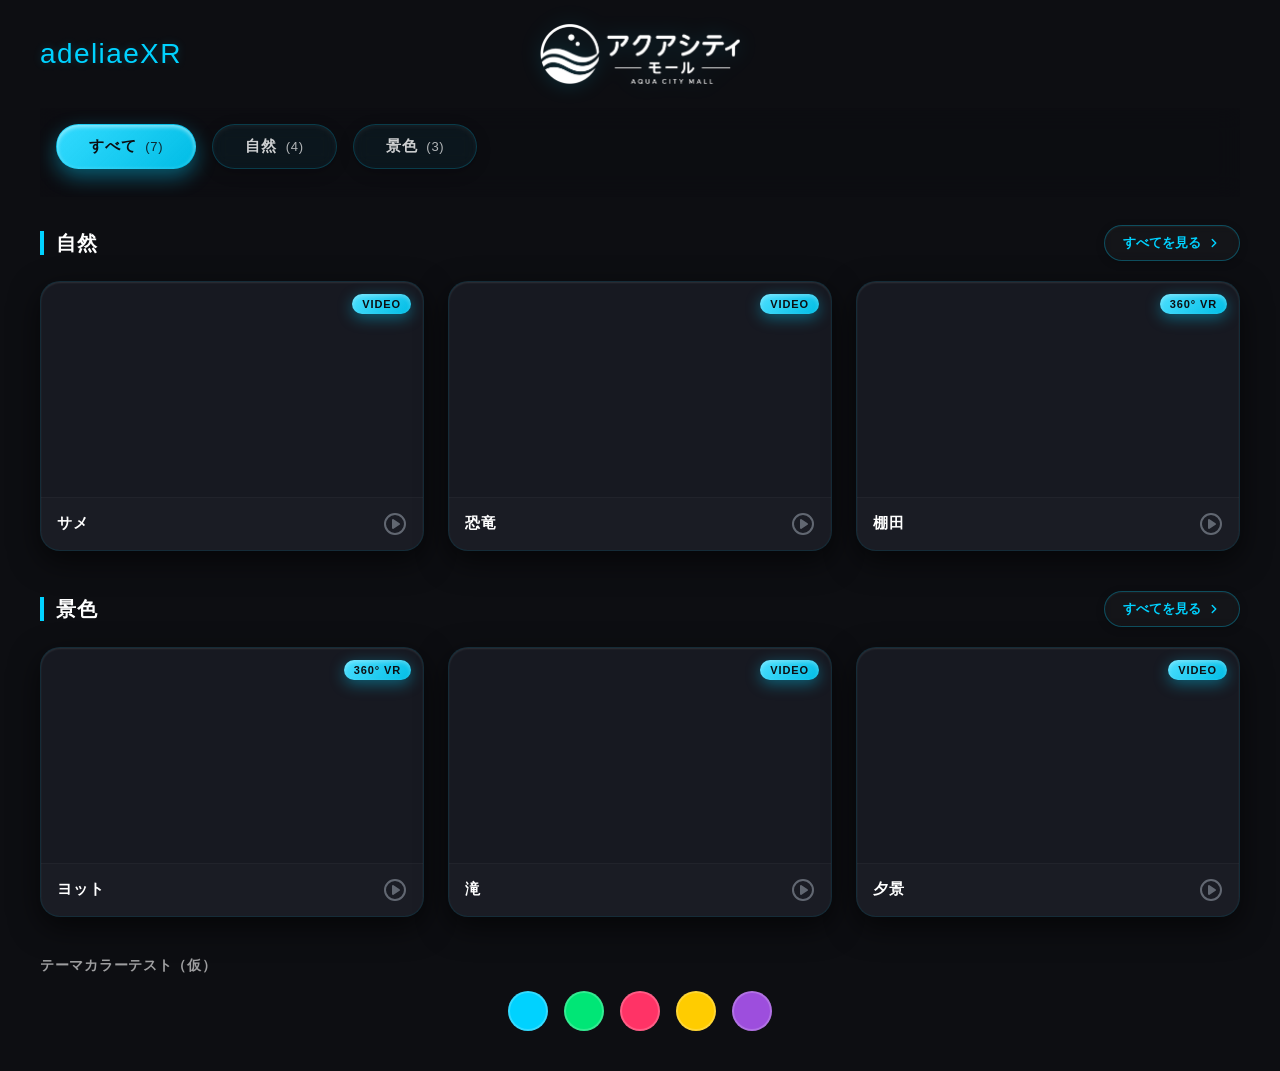
==== commit 0d26cbf1: "途中経過バックアップ" ====
--- a/player/index.html
+++ b/player/index.html
@@ -202,6 +202,18 @@
           
         </div>
       </section>
+      
+      <!-- テーマカラーテスト用 UI (仮) -->
+      <div class="theme-test-container">
+        <p class="theme-test-title">テーマカラーテスト（仮）</p>
+        <div class="theme-test-buttons">
+          <button class="theme-btn" data-color="#00d2ff" style="background-color: #00d2ff;" aria-label="シアン"></button>
+          <button class="theme-btn" data-color="#00e676" style="background-color: #00e676;" aria-label="グリーン"></button>
+          <button class="theme-btn" data-color="#ff3366" style="background-color: #ff3366;" aria-label="レッド"></button>
+          <button class="theme-btn" data-color="#ffcc00" style="background-color: #ffcc00;" aria-label="イエロー"></button>
+          <button class="theme-btn" data-color="#9d4edd" style="background-color: #9d4edd;" aria-label="パープル"></button>
+        </div>
+      </div>
       
     </main>
 
--- a/player/css/style.css
+++ b/player/css/style.css
@@ -61,7 +61,7 @@
   height: 60px;
   width: auto;
   object-fit: contain;
-  filter: drop-shadow(0 0 10px rgba(0, 210, 255, 0.2));
+  filter: drop-shadow(0 0 10px rgba(var(--theme-rgb), 0.2));
 }
 
 .logo-text {
@@ -69,7 +69,7 @@
   font-size: 28px;
   font-weight: 500;
   letter-spacing: 0.05em;
-  text-shadow: 0 0 10px rgba(0, 210, 255, 0.2);
+  text-shadow: 0 0 10px rgba(var(--theme-rgb), 0.2);
   text-decoration: none;
   display: inline-block;
 }
@@ -104,8 +104,8 @@
 
 .filter-btn {
   flex-shrink: 0;
-  background-color: rgba(0, 210, 255, 0.05);
-  border: 1.5px solid rgba(0, 210, 255, 0.2);
+  background-color: rgba(var(--theme-rgb), 0.05);
+  border: 1.5px solid rgba(var(--theme-rgb), 0.2);
   color: rgba(255, 255, 255, 0.8);
   padding: 12px 32px;
   font-size: 15px;
@@ -191,7 +191,7 @@
 /* すべてを見るボタン */
 .see-all-btn {
   background: rgba(255, 255, 255, 0.03);
-  border: 1px solid rgba(0, 210, 255, 0.3);
+  border: 1px solid rgba(var(--theme-rgb), 0.3);
   color: var(--text-color-cyan);
   padding: 8px 18px;
   font-size: 13px;
@@ -258,7 +258,7 @@
   overflow: hidden;
   transition: transform 0.2s cubic-bezier(0.25, 0.8, 0.25, 1), box-shadow 0.2s ease, border-color 0.2s ease;
   box-shadow: 0 10px 30px rgba(0, 0, 0, 0.6), inset 0 1px 2px rgba(255, 255, 255, 0.1);
-  border: 1px solid rgba(0, 210, 255, 0.1);
+  border: 1px solid rgba(var(--theme-rgb), 0.1);
 }
 
 /* 動画サムネイルコンテナ */
@@ -389,8 +389,8 @@
   background: rgba(20, 23, 33, 0.85);
   backdrop-filter: blur(24px);
   -webkit-backdrop-filter: blur(24px);
-  border: 1px solid rgba(0, 210, 255, 0.3);
-  box-shadow: 0 30px 80px rgba(0, 0, 0, 0.9), 0 0 40px rgba(0, 210, 255, 0.15), inset 0 1px 2px rgba(255, 255, 255, 0.1);
+  border: 1px solid rgba(var(--theme-rgb), 0.3);
+  box-shadow: 0 30px 80px rgba(0, 0, 0, 0.9), 0 0 40px rgba(var(--theme-rgb), 0.15), inset 0 1px 2px rgba(255, 255, 255, 0.1);
   border-radius: 32px;
   width: 94vw;
   height: 90vh;
@@ -412,7 +412,7 @@
 .popup-header {
   padding: 24px 40px;
   background: linear-gradient(to bottom, rgba(0, 0, 0, 0.4), transparent);
-  border-bottom: 1px solid rgba(0, 210, 255, 0.1);
+  border-bottom: 1px solid rgba(var(--theme-rgb), 0.1);
   display: flex;
   justify-content: space-between;
   align-items: center;
@@ -476,19 +476,19 @@
 }
 
 .popup-content::-webkit-scrollbar-track {
-  background: rgba(0, 210, 255, 0.02);
+  background: rgba(var(--theme-rgb), 0.02);
   border-radius: var(--border-radius-small);
 }
 
 .popup-content::-webkit-scrollbar-thumb {
-  background: rgba(0, 210, 255, 0.2);
+  background: rgba(var(--theme-rgb), 0.2);
   border-radius: var(--border-radius-small);
   border: 2px solid transparent;
   background-clip: padding-box;
 }
 
 .popup-content::-webkit-scrollbar-thumb:hover {
-  background: rgba(0, 210, 255, 0.4);
+  background: rgba(var(--theme-rgb), 0.4);
 }
 
 /* グリッドレイアウト */
@@ -527,9 +527,9 @@
   max-height: calc(100% - 116px);
   aspect-ratio: 16 / 9;
   background-color: #000;
-  border: 1px solid rgba(0, 210, 255, 0.2);
+  border: 1px solid rgba(var(--theme-rgb), 0.2);
   border-radius: 20px;
-  box-shadow: 0 20px 50px rgba(0, 0, 0, 0.8), inset 0 0 20px rgba(0, 210, 255, 0.05);
+  box-shadow: 0 20px 50px rgba(0, 0, 0, 0.8), inset 0 0 20px rgba(var(--theme-rgb), 0.05);
   overflow: hidden;
   display: flex;
   align-items: center;
@@ -547,7 +547,7 @@
 
 .modal-nav-btn {
   background: rgba(255, 255, 255, 0.02);
-  border: 1.5px solid rgba(0, 210, 255, 0.15);
+  border: 1.5px solid rgba(var(--theme-rgb), 0.15);
   border-radius: 16px;
   display: flex;
   align-items: center;
@@ -572,19 +572,19 @@
 .modal-nav-btn:focus-visible {
   outline: none;
   background: rgba(255, 255, 255, 0.02);
-  border-color: rgba(0, 210, 255, 0.15);
+  border-color: rgba(var(--theme-rgb), 0.15);
 }
 
 .modal-nav-btn:hover {
-  background: rgba(0, 210, 255, 0.05);
-  border-color: rgba(0, 210, 255, 0.4);
+  background: rgba(var(--theme-rgb), 0.05);
+  border-color: rgba(var(--theme-rgb), 0.4);
 }
 
 .modal-nav-btn:active {
   transform: scale(0.97);
   border-color: var(--color-cyan);
-  background: rgba(0, 210, 255, 0.15);
-  box-shadow: 0 2px 8px rgba(0, 210, 255, 0.2);
+  background: rgba(var(--theme-rgb), 0.15);
+  box-shadow: 0 2px 8px rgba(var(--theme-rgb), 0.2);
 }
 
 .nav-arrow-icon {
@@ -730,7 +730,7 @@
 /* 閉じるボタン */
 .modal-close-action-btn {
   background: rgba(255, 255, 255, 0.03);
-  border: 1.5px solid rgba(0, 210, 255, 0.4);
+  border: 1.5px solid rgba(var(--theme-rgb), 0.4);
   color: var(--color-cyan);
   border-radius: 50px;
   padding: 16px 24px;
@@ -784,13 +784,13 @@
 
 @keyframes playButtonRipple {
   0% {
-    box-shadow: 0 0 0 0 rgba(0, 210, 255, 0.85), 0 8px 25px var(--color-cyan-glow), inset 0 2px 4px rgba(255, 255, 255, 0.4);
+    box-shadow: 0 0 0 0 rgba(var(--theme-rgb), 0.85), 0 8px 25px var(--color-cyan-glow), inset 0 2px 4px rgba(255, 255, 255, 0.4);
   }
   80% {
-    box-shadow: 0 0 0 18px rgba(0, 210, 255, 0), 0 8px 25px var(--color-cyan-glow), inset 0 2px 4px rgba(255, 255, 255, 0.4);
+    box-shadow: 0 0 0 18px rgba(var(--theme-rgb), 0), 0 8px 25px var(--color-cyan-glow), inset 0 2px 4px rgba(255, 255, 255, 0.4);
   }
   100% {
-    box-shadow: 0 0 0 0 rgba(0, 210, 255, 0), 0 8px 25px var(--color-cyan-glow), inset 0 2px 4px rgba(255, 255, 255, 0.4);
+    box-shadow: 0 0 0 0 rgba(var(--theme-rgb), 0), 0 8px 25px var(--color-cyan-glow), inset 0 2px 4px rgba(255, 255, 255, 0.4);
   }
 }
 
@@ -880,8 +880,8 @@
   background-color: #000;
   border-radius: 24px;
   overflow: hidden;
-  box-shadow: 0 20px 60px rgba(0, 0, 0, 0.9), 0 0 35px rgba(0, 210, 255, 0.15);
-  border: 1px solid rgba(0, 210, 255, 0.3);
+  box-shadow: 0 20px 60px rgba(0, 0, 0, 0.9), 0 0 35px rgba(var(--theme-rgb), 0.15);
+  border: 1px solid rgba(var(--theme-rgb), 0.3);
 }
 
 /* 動画タイトルヘッダー（プレイヤー上部外枠） */
@@ -940,7 +940,7 @@
   background: rgba(10, 12, 18, 0.7);
   backdrop-filter: blur(16px);
   -webkit-backdrop-filter: blur(16px);
-  border: 1px solid rgba(0, 210, 255, 0.2);
+  border: 1px solid rgba(var(--theme-rgb), 0.2);
   border-radius: 100px;
   padding: 10px 24px;
   display: flex;
@@ -967,9 +967,9 @@
 }
 
 .video-ctrl-btn:hover {
-  background: rgba(0, 210, 255, 0.15);
+  background: rgba(var(--theme-rgb), 0.15);
   transform: scale(1.1);
-  box-shadow: 0 0 15px rgba(0, 210, 255, 0.3);
+  box-shadow: 0 0 15px rgba(var(--theme-rgb), 0.3);
 }
 
 .video-ctrl-btn:active {
@@ -1037,7 +1037,7 @@
 /* 閉じるボタン */
 .theater-end-btn {
   background: rgba(255, 255, 255, 0.03);
-  border: 1.5px solid rgba(0, 210, 255, 0.4);
+  border: 1.5px solid rgba(var(--theme-rgb), 0.4);
   color: var(--color-cyan);
   border-radius: 50px;
   padding: 14px 60px;
@@ -1075,7 +1075,7 @@
   background: rgba(20, 23, 33, 0.85);
   backdrop-filter: blur(20px);
   -webkit-backdrop-filter: blur(20px);
-  border: 1px solid rgba(0, 210, 255, 0.2);
+  border: 1px solid rgba(var(--theme-rgb), 0.2);
   box-shadow: 0 10px 30px rgba(0, 0, 0, 0.6), inset 0 1px 2px rgba(255, 255, 255, 0.08);
   border-radius: 20px;
   padding: 20px;
@@ -1227,12 +1227,47 @@
   color: var(--color-cyan);
 }
 
-.mode-badge {
-  background-color: var(--color-cyan-bg);
-  border: 1px solid var(--border-cyan-thin);
-  color: var(--color-cyan);
-  padding: 2px 8px;
-  font-size: 11px;
-  border-radius: 4px;
+}
+
+/* テーマカラーテスト用 UI */
+.theme-test-container {
+  margin-top: 60px;
+  padding: 24px;
+  background: rgba(255, 255, 255, 0.02);
+  border: 1px dashed rgba(255, 255, 255, 0.1);
+  border-radius: 16px;
+  text-align: center;
+}
+
+.theme-test-title {
+  color: rgba(255, 255, 255, 0.6);
+  font-size: 14px;
+  margin-bottom: 16px;
   font-weight: bold;
-}
+  letter-spacing: 0.05em;
+}
+
+.theme-test-buttons {
+  display: flex;
+  justify-content: center;
+  gap: 16px;
+}
+
+.theme-btn {
+  width: 40px;
+  height: 40px;
+  border-radius: 50%;
+  border: 2px solid rgba(255, 255, 255, 0.2);
+  cursor: pointer;
+  transition: transform 0.2s, border-color 0.2s, box-shadow 0.2s;
+}
+
+.theme-btn:hover {
+  transform: scale(1.1);
+  border-color: #fff;
+  box-shadow: 0 0 15px rgba(255, 255, 255, 0.3);
+}
+
+.theme-btn:active {
+  transform: scale(0.95);
+}
